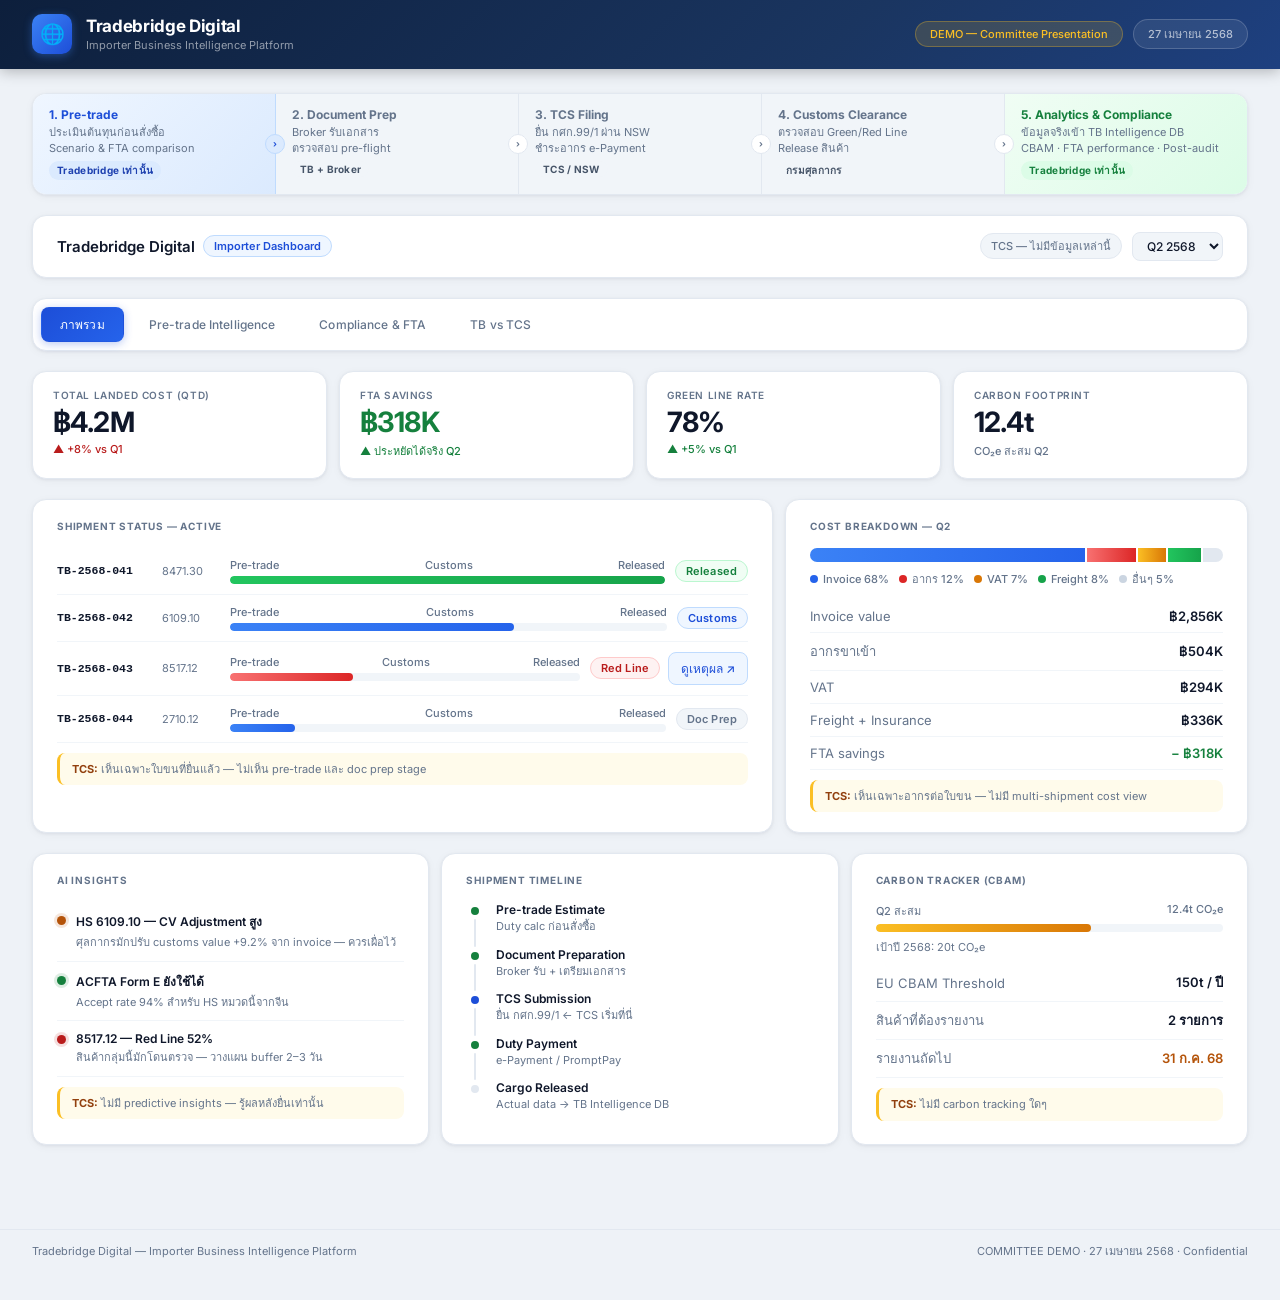
==== index.html @ 701adb7b "Add index.html" ====
<!DOCTYPE html>
<html lang="th">
<head>
<meta charset="UTF-8" />
<meta name="viewport" content="width=device-width, initial-scale=1.0" />
<title>Tradebridge Digital — Importer BI Dashboard</title>
<link rel="preconnect" href="https://fonts.googleapis.com" />
<link href="https://fonts.googleapis.com/css2?family=Inter:ital,wght@0,400;0,500;0,600;0,700;1,400&display=swap" rel="stylesheet" />
<style>
/* ── Design tokens ──────────────────────────────────── */
:root {
  --bg-page:    #eef2f7;
  --bg-primary: #ffffff;
  --bg-secondary: #f1f5f9;
  --bg-info:    #eff6ff;
  --bg-success: #f0fdf4;
  --bg-warning: #fffbeb;
  --bg-danger:  #fef2f2;

  --txt-primary:   #0f172a;
  --txt-secondary: #64748b;
  --txt-info:      #1d4ed8;
  --txt-success:   #15803d;
  --txt-warning:   #b45309;
  --txt-danger:    #b91c1c;

  --bdr-secondary: #e2e8f0;
  --bdr-tertiary:  #f1f5f9;
  --bdr-info:      #bfdbfe;
  --bdr-success:   #bbf7d0;
  --bdr-warning:   #fde68a;
  --bdr-danger:    #fecaca;

  --r-sm: 4px;
  --r-md: 8px;
  --r-lg: 14px;

  --shadow-card:  0 1px 3px rgba(15,23,42,.06), 0 2px 10px rgba(15,23,42,.04);
  --shadow-float: 0 12px 40px rgba(15,23,42,.18);
}

/* ── Reset ──────────────────────────────────────────── */
*, *::before, *::after { box-sizing: border-box; margin: 0; padding: 0; }
body {
  font-family: 'Inter', system-ui, -apple-system, sans-serif;
  font-size: 14px;
  color: var(--txt-primary);
  background: var(--bg-page);
  min-height: 100vh;
  -webkit-font-smoothing: antialiased;
}
button, select { font-family: inherit; cursor: pointer; }

/* ── Page header ────────────────────────────────────── */
.ph {
  background: linear-gradient(135deg, #0d1f3c 0%, #1a3560 65%, #1e4080 100%);
  padding: 0 2rem;
  position: sticky; top: 0; z-index: 100;
  box-shadow: 0 2px 14px rgba(0,0,0,.28);
}
.ph-inner {
  max-width: 1280px; margin: 0 auto;
  display: flex; align-items: center; justify-content: space-between;
  padding: .9rem 0;
}
.brand { display: flex; align-items: center; gap: 14px; }
.brand-icon {
  width: 40px; height: 40px;
  background: linear-gradient(135deg, #3b82f6, #1d4ed8);
  border-radius: 10px;
  display: flex; align-items: center; justify-content: center;
  font-size: 20px;
  box-shadow: 0 2px 8px rgba(59,130,246,.4);
  flex-shrink: 0;
}
.brand-name { font-size: 17px; font-weight: 700; color: #fff; letter-spacing: -.02em; }
.brand-sub  { font-size: 11px; color: rgba(255,255,255,.55); margin-top: 2px; }
.ph-right   { display: flex; align-items: center; gap: 10px; }
.h-pill {
  font-size: 11px; font-weight: 500; padding: 5px 14px; border-radius: 999px;
  border: 1px solid rgba(255,255,255,.18);
}
.h-pill-demo { background: rgba(251,191,36,.15); color: #fbbf24; border-color: rgba(251,191,36,.3); }
.h-pill-date { color: rgba(255,255,255,.65); background: rgba(255,255,255,.08); }

/* ── Journey banner ─────────────────────────────────── */
.jb { max-width: 1280px; margin: 1.5rem auto .25rem; padding: 0 2rem; }
.jtrack {
  display: flex; align-items: stretch;
  border-radius: var(--r-lg); overflow: hidden;
  border: 1px solid var(--bdr-secondary);
  background: var(--bg-primary);
  box-shadow: var(--shadow-card);
}
.jstep {
  flex: 1; padding: .85rem 1rem;
  border-right: 1px solid var(--bdr-secondary);
  font-size: 12px; position: relative;
}
.jstep:last-child { border-right: none; }
.jstep.j-tb   { background: linear-gradient(135deg, #eff6ff, #dbeafe); border-right-color: #bfdbfe; }
.jstep.j-sh   { background: var(--bg-secondary); }
.jstep.j-an   { background: linear-gradient(135deg, #f0fdf4, #dcfce7); }
.jlabel { font-weight: 700; margin-bottom: 3px; font-size: 12px; }
.jstep.j-tb .jlabel { color: var(--txt-info); }
.jstep.j-sh .jlabel { color: var(--txt-secondary); }
.jstep.j-an .jlabel { color: var(--txt-success); }
.jsub  { color: var(--txt-secondary); font-size: 11px; line-height: 1.4; }
.jown  { display: inline-block; margin-top: 5px; font-size: 10px; font-weight: 700; padding: 2px 8px; border-radius: 999px; letter-spacing: .03em; }
.own-tb { background: #dbeafe; color: #1e40af; }
.own-sh { background: #f1f5f9; color: #475569; }
.own-an { background: #dcfce7; color: #15803d; }
.jarr {
  position: absolute; right: -10px; top: 50%; transform: translateY(-50%);
  width: 20px; height: 20px;
  background: var(--bg-primary); border: 1px solid var(--bdr-secondary);
  border-radius: 50%; display: flex; align-items: center; justify-content: center;
  font-size: 9px; color: var(--txt-secondary); z-index: 1; font-weight: 700;
}
.jstep.j-tb .jarr { background: #dbeafe; border-color: #bfdbfe; color: #1d4ed8; }

/* ── Page wrapper ───────────────────────────────────── */
.pw { max-width: 1280px; margin: 0 auto; padding: 1rem 2rem 3rem; }

/* ── Topbar ─────────────────────────────────────────── */
.topbar {
  display: flex; align-items: center; justify-content: space-between;
  margin-bottom: 1.25rem; padding: 1rem 1.5rem;
  background: var(--bg-primary);
  border-radius: var(--r-lg);
  box-shadow: var(--shadow-card);
  border: 1px solid var(--bdr-secondary);
}
.logo { font-size: 15px; font-weight: 600; display: flex; align-items: center; gap: 8px; }
.logobadge {
  background: var(--bg-info); color: var(--txt-info);
  font-size: 11px; font-weight: 600; padding: 3px 10px; border-radius: 999px;
  border: 1px solid var(--bdr-info);
}
.tcs-badge {
  background: var(--bg-secondary); color: var(--txt-secondary);
  font-size: 11px; font-weight: 500; padding: 3px 10px; border-radius: 999px;
  border: 1px solid var(--bdr-secondary);
}
.per-sel {
  font-size: 12px; font-weight: 500;
  background: var(--bg-secondary); color: var(--txt-primary);
  border: 1px solid var(--bdr-secondary); border-radius: var(--r-md);
  padding: 5px 10px; outline: none;
}

/* ── Tabs ───────────────────────────────────────────── */
.tabs {
  display: flex; gap: 6px; margin-bottom: 1.25rem;
  background: var(--bg-primary); padding: .5rem;
  border-radius: var(--r-lg); border: 1px solid var(--bdr-secondary);
  box-shadow: var(--shadow-card);
}
.tab {
  font-size: 12px; font-weight: 500; padding: 7px 18px;
  border-radius: var(--r-md); border: 1px solid transparent;
  background: transparent; color: var(--txt-secondary);
  transition: all .15s ease; letter-spacing: .01em;
}
.tab:hover { background: var(--bg-secondary); color: var(--txt-primary); }
.tab.active {
  background: linear-gradient(135deg, #1d4ed8, #2563eb);
  color: #fff; border-color: transparent;
  box-shadow: 0 2px 8px rgba(29,78,216,.3);
}
.panel { display: none; }
.panel.active { display: block; }

/* ── Metrics ────────────────────────────────────────── */
.metrics { display: grid; grid-template-columns: repeat(4,1fr); gap: 12px; margin-bottom: 1.25rem; }
.metric {
  background: var(--bg-primary); border-radius: var(--r-lg);
  padding: 1.1rem 1.25rem; border: 1px solid var(--bdr-secondary);
  box-shadow: var(--shadow-card); transition: box-shadow .2s;
}
.metric:hover { box-shadow: 0 4px 18px rgba(15,23,42,.1); }
.metric-label { font-size: 10px; font-weight: 600; color: var(--txt-secondary); margin-bottom: 7px; letter-spacing: .06em; text-transform: uppercase; }
.metric-val   { font-size: 28px; font-weight: 700; letter-spacing: -.03em; line-height: 1; }
.metric-sub   { font-size: 11px; color: var(--txt-secondary); margin-top: 6px; font-weight: 500; }
.metric-up { color: var(--txt-success); }
.metric-dn { color: var(--txt-danger); }

/* ── Layout grids ───────────────────────────────────── */
.row2 { display: grid; grid-template-columns: 1.6fr 1fr; gap: 12px; margin-bottom: 1.25rem; }
.row3 { display: grid; grid-template-columns: 1fr 1fr 1fr; gap: 12px; margin-bottom: 1.25rem; }

/* ── Card ───────────────────────────────────────────── */
.card {
  background: var(--bg-primary); border: 1px solid var(--bdr-secondary);
  border-radius: var(--r-lg); padding: 1.25rem 1.5rem;
  box-shadow: var(--shadow-card);
}
.card-title { font-size: 10px; font-weight: 700; color: var(--txt-secondary); margin-bottom: 1rem; letter-spacing: .08em; text-transform: uppercase; }

/* ── Tags ───────────────────────────────────────────── */
.tag { font-size: 11px; font-weight: 600; padding: 3px 10px; border-radius: 999px; display: inline-block; letter-spacing: .01em; }
.tag-green { background: var(--bg-success);  color: var(--txt-success);  border: 1px solid var(--bdr-success); }
.tag-red   { background: var(--bg-danger);   color: var(--txt-danger);   border: 1px solid var(--bdr-danger); }
.tag-warn  { background: var(--bg-warning);  color: var(--txt-warning);  border: 1px solid var(--bdr-warning); }
.tag-info  { background: var(--bg-info);     color: var(--txt-info);     border: 1px solid var(--bdr-info); }
.tag-gray  { background: var(--bg-secondary);color: var(--txt-secondary);border: 1px solid var(--bdr-secondary); }

/* ── Shipment rows ──────────────────────────────────── */
.ship-row { display: flex; align-items: center; gap: 10px; padding: 10px 0; border-bottom: 1px solid var(--bdr-tertiary); font-size: 13px; }
.ship-row:last-child { border-bottom: none; }
.ship-id { font-weight: 600; min-width: 95px; font-family: 'SF Mono','Fira Code',monospace; font-size: 11.5px; }
.ship-hs { color: var(--txt-secondary); font-size: 11px; min-width: 58px; }
.ship-right { margin-left: auto; display: flex; align-items: center; gap: 8px; }

/* ── Progress ───────────────────────────────────────── */
.progress-wrap { margin: .5rem 0; }
.progress-label { display: flex; justify-content: space-between; font-size: 11px; color: var(--txt-secondary); margin-bottom: 4px; font-weight: 500; }
.progress-track { height: 8px; background: var(--bg-secondary); border-radius: 999px; overflow: hidden; }
.progress-bar { height: 100%; border-radius: 999px; transition: width .5s ease; }
.bar-blue  { background: linear-gradient(90deg,#3b82f6,#2563eb); }
.bar-green { background: linear-gradient(90deg,#22c55e,#16a34a); }
.bar-red   { background: linear-gradient(90deg,#f87171,#dc2626); }
.bar-warn  { background: linear-gradient(90deg,#fbbf24,#d97706); }

/* ── Insights ───────────────────────────────────────── */
.insight-row { display: flex; align-items: flex-start; gap: 10px; padding: 10px 0; border-bottom: 1px solid var(--bdr-tertiary); font-size: 12px; }
.insight-row:last-child { border-bottom: none; }
.insight-dot { width: 9px; height: 9px; border-radius: 50%; flex-shrink: 0; margin-top: 4px; }
.dot-green { background: var(--txt-success); box-shadow: 0 0 0 3px rgba(21,128,61,.14); }
.dot-red   { background: var(--txt-danger);  box-shadow: 0 0 0 3px rgba(185,28,28,.14); }
.dot-warn  { background: var(--txt-warning); box-shadow: 0 0 0 3px rgba(180,83,9,.14); }
.dot-info  { background: var(--txt-info);    box-shadow: 0 0 0 3px rgba(29,78,216,.14); }
.insight-body { flex: 1; }
.insight-title { font-weight: 600; margin-bottom: 3px; }
.insight-sub   { color: var(--txt-secondary); font-size: 11px; line-height: 1.5; }

/* ── Cost rows ──────────────────────────────────────── */
.cost-row { display: flex; justify-content: space-between; align-items: center; padding: 8px 0; border-bottom: 1px solid var(--bdr-tertiary); font-size: 13px; }
.cost-row:last-child { border-bottom: none; }
.cost-label { color: var(--txt-secondary); }
.cost-val   { font-weight: 600; }

/* ── Stacked bar ────────────────────────────────────── */
.stacked-bar { height: 14px; border-radius: 999px; overflow: hidden; display: flex; gap: 2px; margin: 10px 0 6px; }
.seg { height: 100%; }
.legend-row  { display: flex; flex-wrap: wrap; gap: 10px; margin-top: 8px; }
.legend-item { display: flex; align-items: center; gap: 5px; font-size: 11px; color: var(--txt-secondary); font-weight: 500; }
.legend-dot  { width: 8px; height: 8px; border-radius: 50%; }

/* ── FTA rows ───────────────────────────────────────── */
.fta-row { display: flex; justify-content: space-between; align-items: center; padding: 9px 0; border-bottom: 1px solid var(--bdr-tertiary); font-size: 12px; gap: 8px; }
.fta-row:last-child { border-bottom: none; }
.confidence-bar  { height: 5px; background: var(--bg-secondary); border-radius: 999px; overflow: hidden; width: 90px; }
.confidence-fill { height: 100%; border-radius: 999px; background: linear-gradient(90deg,#22c55e,#16a34a); }

/* ── TCS note ───────────────────────────────────────── */
.tcs-note {
  font-size: 11px; color: var(--txt-secondary);
  background: #fffbeb; padding: 8px 12px;
  border-radius: var(--r-md); margin-top: 10px;
  border-left: 3px solid #fbbf24; line-height: 1.5;
}
.tcs-note span { font-weight: 700; color: #92400e; }

/* ── VS cards ───────────────────────────────────────── */
.vs-row  { display: grid; grid-template-columns: 1fr 1fr; gap: 12px; margin-bottom: 1.25rem; }
.vs-card { border-radius: var(--r-lg); padding: 1.25rem 1.5rem; border: 1px solid var(--bdr-secondary); box-shadow: var(--shadow-card); }
.vs-tb  { background: linear-gradient(135deg,#eff6ff,#dbeafe); border-color: #bfdbfe; }
.vs-tcs { background: var(--bg-secondary); }
.vs-title { font-size: 13px; font-weight: 700; margin-bottom: .85rem; }
.vs-tb  .vs-title { color: #1d4ed8; }
.vs-tcs .vs-title { color: var(--txt-secondary); }
.vs-item { font-size: 12px; padding: 5px 0; display: flex; align-items: flex-start; gap: 8px; border-bottom: 1px solid rgba(0,0,0,.04); }
.vs-item:last-child { border-bottom: none; }
.check { color: var(--txt-success); font-size: 13px; flex-shrink: 0; }
.cross { color: var(--txt-danger);  font-size: 13px; flex-shrink: 0; }

/* ── Timeline ───────────────────────────────────────── */
.mini-timeline { display: flex; flex-direction: column; }
.tl-item { display: flex; gap: 12px; }
.tl-dot-wrap { display: flex; flex-direction: column; align-items: center; width: 18px; flex-shrink: 0; }
.tl-dot  { width: 12px; height: 12px; border-radius: 50%; flex-shrink: 0; margin-top: 3px; border: 2px solid var(--bg-primary); }
.tl-line { width: 2px; flex: 1; background: var(--bdr-secondary); min-height: 14px; border-radius: 1px; margin-top: 2px; }
.tl-content { flex: 1; padding-bottom: 12px; font-size: 12px; }
.tl-label { font-weight: 600; margin-bottom: 2px; }
.tl-sub   { color: var(--txt-secondary); font-size: 11px; line-height: 1.4; }

/* ── Action buttons ─────────────────────────────────── */
.abtn {
  display: inline-flex; align-items: center; gap: 5px;
  font-size: 12px; font-weight: 500; padding: 6px 12px;
  border-radius: var(--r-md);
  border: 1px solid var(--bdr-info);
  background: var(--bg-info); color: var(--txt-info);
  transition: all .15s;
}
.abtn:hover { background: #dbeafe; box-shadow: 0 2px 8px rgba(29,78,216,.15); }
.abtn-full { width: 100%; justify-content: center; margin-top: 12px; }

/* ── Modal ──────────────────────────────────────────── */
.modal-overlay {
  display: none; position: fixed; inset: 0;
  background: rgba(15,23,42,.55);
  backdrop-filter: blur(4px);
  z-index: 1000; align-items: center; justify-content: center;
}
.modal-overlay.open { display: flex; }
.modal {
  background: var(--bg-primary); border-radius: var(--r-lg);
  box-shadow: var(--shadow-float); padding: 1.75rem 2rem;
  max-width: 520px; width: 90%;
  border: 1px solid var(--bdr-secondary);
  animation: mIn .2s ease;
}
@keyframes mIn { from { opacity:0; transform:translateY(14px) scale(.97); } to { opacity:1; transform:translateY(0) scale(1); } }
.modal-head { display: flex; align-items: center; gap: 12px; margin-bottom: 1rem; }
.modal-icon {
  width: 38px; height: 38px; border-radius: var(--r-md);
  background: linear-gradient(135deg,#1d4ed8,#3b82f6);
  display: flex; align-items: center; justify-content: center; font-size: 20px;
}
.modal-title { font-size: 15px; font-weight: 700; }
.modal-sub   { font-size: 12px; color: var(--txt-secondary); margin-top: 1px; }
.modal-body  {
  font-size: 12px; line-height: 1.65; color: var(--txt-secondary);
  background: var(--bg-secondary); padding: 1rem;
  border-radius: var(--r-md); border: 1px solid var(--bdr-secondary);
  margin-bottom: .75rem;
}
.modal-qlabel { font-size: 11px; font-weight: 700; color: var(--txt-secondary); letter-spacing: .05em; text-transform: uppercase; margin-bottom: 5px; }
.modal-qtext  { font-size: 13px; font-weight: 500; color: var(--txt-primary); font-style: italic; }
.modal-note   { font-size: 11px; color: var(--txt-secondary); line-height: 1.6; margin-bottom: 14px; }
.modal-close  {
  width: 100%; padding: 9px; border-radius: var(--r-md);
  border: 1px solid var(--bdr-secondary); background: var(--bg-secondary);
  font-size: 13px; font-weight: 500; color: var(--txt-secondary); transition: all .15s;
}
.modal-close:hover { background: var(--bdr-secondary); }

/* ── Footer ─────────────────────────────────────────── */
.pf {
  max-width: 1280px; margin: 0 auto; padding: .75rem 2rem 2.5rem;
  display: flex; align-items: center; justify-content: space-between;
  font-size: 11px; color: var(--txt-secondary);
  border-top: 1px solid var(--bdr-secondary); margin-top: 1rem;
}
</style>
</head>
<body>

<!-- ══ Page header ══════════════════════════════════════ -->
<header class="ph">
  <div class="ph-inner">
    <div class="brand">
      <div class="brand-icon">🌐</div>
      <div>
        <div class="brand-name">Tradebridge Digital</div>
        <div class="brand-sub">Importer Business Intelligence Platform</div>
      </div>
    </div>
    <div class="ph-right">
      <span class="h-pill h-pill-demo">DEMO — Committee Presentation</span>
      <span class="h-pill h-pill-date">27 เมษายน 2568</span>
    </div>
  </div>
</header>

<!-- ══ Import journey banner ════════════════════════════ -->
<div class="jb">
  <div class="jtrack">
    <div class="jstep j-tb">
      <div class="jlabel">1. Pre-trade</div>
      <div class="jsub">ประเมินต้นทุนก่อนสั่งซื้อ<br>Scenario &amp; FTA comparison</div>
      <span class="jown own-tb">Tradebridge เท่านั้น</span>
      <div class="jarr">›</div>
    </div>
    <div class="jstep j-sh">
      <div class="jlabel">2. Document Prep</div>
      <div class="jsub">Broker รับเอกสาร<br>ตรวจสอบ pre-flight</div>
      <span class="jown own-sh">TB + Broker</span>
      <div class="jarr">›</div>
    </div>
    <div class="jstep j-sh">
      <div class="jlabel">3. TCS Filing</div>
      <div class="jsub">ยื่น กศก.99/1 ผ่าน NSW<br>ชำระอากร e-Payment</div>
      <span class="jown own-sh">TCS / NSW</span>
      <div class="jarr">›</div>
    </div>
    <div class="jstep j-sh">
      <div class="jlabel">4. Customs Clearance</div>
      <div class="jsub">ตรวจสอบ Green/Red Line<br>Release สินค้า</div>
      <span class="jown own-sh">กรมศุลกากร</span>
      <div class="jarr">›</div>
    </div>
    <div class="jstep j-an">
      <div class="jlabel">5. Analytics &amp; Compliance</div>
      <div class="jsub">ข้อมูลจริงเข้า TB Intelligence DB<br>CBAM · FTA performance · Post-audit</div>
      <span class="jown own-an">Tradebridge เท่านั้น</span>
    </div>
  </div>
</div>

<!-- ══ Dashboard ════════════════════════════════════════ -->
<div class="pw">

  <!-- topbar -->
  <div class="topbar">
    <div class="logo">
      Tradebridge Digital
      <span class="logobadge">Importer Dashboard</span>
    </div>
    <div style="display:flex;gap:10px;align-items:center">
      <span class="tcs-badge">TCS — ไม่มีข้อมูลเหล่านี้</span>
      <select class="per-sel" onchange="filterPeriod(this.value)">
        <option>Q2 2568</option>
        <option>Q1 2568</option>
        <option>ปี 2567</option>
      </select>
    </div>
  </div>

  <!-- tabs -->
  <div class="tabs">
    <button class="tab active" onclick="switchTab('overview',this)">ภาพรวม</button>
    <button class="tab" onclick="switchTab('pretrade',this)">Pre-trade Intelligence</button>
    <button class="tab" onclick="switchTab('compliance',this)">Compliance &amp; FTA</button>
    <button class="tab" onclick="switchTab('vs',this)">TB vs TCS</button>
  </div>

  <!-- ── PANEL: ภาพรวม ─────────────────────────────── -->
  <div class="panel active" id="p-overview">

    <div class="metrics">
      <div class="metric">
        <div class="metric-label">Total Landed Cost (QTD)</div>
        <div class="metric-val">฿4.2M</div>
        <div class="metric-sub metric-dn">▲ +8% vs Q1</div>
      </div>
      <div class="metric">
        <div class="metric-label">FTA Savings</div>
        <div class="metric-val" style="color:var(--txt-success)">฿318K</div>
        <div class="metric-sub metric-up">▲ ประหยัดได้จริง Q2</div>
      </div>
      <div class="metric">
        <div class="metric-label">Green Line Rate</div>
        <div class="metric-val">78%</div>
        <div class="metric-sub metric-up">▲ +5% vs Q1</div>
      </div>
      <div class="metric">
        <div class="metric-label">Carbon Footprint</div>
        <div class="metric-val">12.4t</div>
        <div class="metric-sub" style="color:var(--txt-secondary)">CO₂e สะสม Q2</div>
      </div>
    </div>

    <div class="row2">
      <div class="card">
        <div class="card-title">Shipment Status — Active</div>
        <div class="ship-row">
          <span class="ship-id">TB-2568-041</span>
          <span class="ship-hs">8471.30</span>
          <div style="flex:1">
            <div class="progress-label"><span>Pre-trade</span><span>Customs</span><span>Released</span></div>
            <div class="progress-track"><div class="progress-bar bar-green" style="width:100%"></div></div>
          </div>
          <div class="ship-right"><span class="tag tag-green">Released</span></div>
        </div>
        <div class="ship-row">
          <span class="ship-id">TB-2568-042</span>
          <span class="ship-hs">6109.10</span>
          <div style="flex:1">
            <div class="progress-label"><span>Pre-trade</span><span>Customs</span><span>Released</span></div>
            <div class="progress-track"><div class="progress-bar bar-blue" style="width:65%"></div></div>
          </div>
          <div class="ship-right"><span class="tag tag-info">Customs</span></div>
        </div>
        <div class="ship-row">
          <span class="ship-id">TB-2568-043</span>
          <span class="ship-hs">8517.12</span>
          <div style="flex:1">
            <div class="progress-label"><span>Pre-trade</span><span>Customs</span><span>Released</span></div>
            <div class="progress-track"><div class="progress-bar bar-red" style="width:35%"></div></div>
          </div>
          <div class="ship-right">
            <span class="tag tag-red">Red Line</span>
            <button class="abtn" onclick="sendPrompt('อธิบาย Red Line prediction สำหรับ HS 8517.12 ว่าทำไมโดน Red Line')">ดูเหตุผล ↗</button>
          </div>
        </div>
        <div class="ship-row">
          <span class="ship-id">TB-2568-044</span>
          <span class="ship-hs">2710.12</span>
          <div style="flex:1">
            <div class="progress-label"><span>Pre-trade</span><span>Customs</span><span>Released</span></div>
            <div class="progress-track"><div class="progress-bar bar-blue" style="width:15%"></div></div>
          </div>
          <div class="ship-right"><span class="tag tag-gray">Doc Prep</span></div>
        </div>
        <div class="tcs-note"><span>TCS:</span> เห็นเฉพาะใบขนที่ยื่นแล้ว — ไม่เห็น pre-trade และ doc prep stage</div>
      </div>

      <div class="card">
        <div class="card-title">Cost Breakdown — Q2</div>
        <div class="stacked-bar">
          <div class="seg bar-blue"  style="width:68%"></div>
          <div class="seg bar-red"   style="width:12%"></div>
          <div class="seg bar-warn"  style="width:7%"></div>
          <div class="seg bar-green" style="width:8%"></div>
          <div class="seg" style="width:5%;background:var(--bdr-secondary)"></div>
        </div>
        <div class="legend-row" style="margin-bottom:12px">
          <div class="legend-item"><div class="legend-dot" style="background:#2563eb"></div>Invoice 68%</div>
          <div class="legend-item"><div class="legend-dot" style="background:#dc2626"></div>อากร 12%</div>
          <div class="legend-item"><div class="legend-dot" style="background:#d97706"></div>VAT 7%</div>
          <div class="legend-item"><div class="legend-dot" style="background:#16a34a"></div>Freight 8%</div>
          <div class="legend-item"><div class="legend-dot" style="background:#cbd5e1"></div>อื่นๆ 5%</div>
        </div>
        <div class="cost-row"><span class="cost-label">Invoice value</span><span class="cost-val">฿2,856K</span></div>
        <div class="cost-row"><span class="cost-label">อากรขาเข้า</span><span class="cost-val">฿504K</span></div>
        <div class="cost-row"><span class="cost-label">VAT</span><span class="cost-val">฿294K</span></div>
        <div class="cost-row"><span class="cost-label">Freight + Insurance</span><span class="cost-val">฿336K</span></div>
        <div class="cost-row"><span class="cost-label">FTA savings</span><span class="cost-val" style="color:var(--txt-success)">− ฿318K</span></div>
        <div class="tcs-note"><span>TCS:</span> เห็นเฉพาะอากรต่อใบขน — ไม่มี multi-shipment cost view</div>
      </div>
    </div>

    <div class="row3">
      <div class="card">
        <div class="card-title">AI Insights</div>
        <div class="insight-row">
          <div class="insight-dot dot-warn"></div>
          <div class="insight-body">
            <div class="insight-title">HS 6109.10 — CV Adjustment สูง</div>
            <div class="insight-sub">ศุลกากรมักปรับ customs value +9.2% จาก invoice — ควรเผื่อไว้</div>
          </div>
        </div>
        <div class="insight-row">
          <div class="insight-dot dot-green"></div>
          <div class="insight-body">
            <div class="insight-title">ACFTA Form E ยังใช้ได้</div>
            <div class="insight-sub">Accept rate 94% สำหรับ HS หมวดนี้จากจีน</div>
          </div>
        </div>
        <div class="insight-row">
          <div class="insight-dot dot-red"></div>
          <div class="insight-body">
            <div class="insight-title">8517.12 — Red Line 52%</div>
            <div class="insight-sub">สินค้ากลุ่มนี้มักโดนตรวจ — วางแผน buffer 2–3 วัน</div>
          </div>
        </div>
        <div class="tcs-note"><span>TCS:</span> ไม่มี predictive insights — รู้ผลหลังยื่นเท่านั้น</div>
      </div>

      <div class="card">
        <div class="card-title">Shipment Timeline</div>
        <div class="mini-timeline">
          <div class="tl-item">
            <div class="tl-dot-wrap"><div class="tl-dot" style="background:var(--txt-success)"></div><div class="tl-line"></div></div>
            <div class="tl-content"><div class="tl-label">Pre-trade Estimate</div><div class="tl-sub">Duty calc ก่อนสั่งซื้อ</div></div>
          </div>
          <div class="tl-item">
            <div class="tl-dot-wrap"><div class="tl-dot" style="background:var(--txt-success)"></div><div class="tl-line"></div></div>
            <div class="tl-content"><div class="tl-label">Document Preparation</div><div class="tl-sub">Broker รับ + เตรียมเอกสาร</div></div>
          </div>
          <div class="tl-item">
            <div class="tl-dot-wrap"><div class="tl-dot" style="background:var(--txt-info)"></div><div class="tl-line"></div></div>
            <div class="tl-content"><div class="tl-label">TCS Submission</div><div class="tl-sub">ยื่น กศก.99/1 ← TCS เริ่มที่นี่</div></div>
          </div>
          <div class="tl-item">
            <div class="tl-dot-wrap"><div class="tl-dot" style="background:var(--txt-success)"></div><div class="tl-line"></div></div>
            <div class="tl-content"><div class="tl-label">Duty Payment</div><div class="tl-sub">e-Payment / PromptPay</div></div>
          </div>
          <div class="tl-item">
            <div class="tl-dot-wrap"><div class="tl-dot" style="background:var(--bdr-secondary)"></div></div>
            <div class="tl-content"><div class="tl-label">Cargo Released</div><div class="tl-sub">Actual data → TB Intelligence DB</div></div>
          </div>
        </div>
      </div>

      <div class="card">
        <div class="card-title">Carbon Tracker (CBAM)</div>
        <div class="progress-wrap">
          <div class="progress-label"><span>Q2 สะสม</span><span>12.4t CO₂e</span></div>
          <div class="progress-track"><div class="progress-bar bar-warn" style="width:62%"></div></div>
          <div style="font-size:11px;color:var(--txt-secondary);margin-top:6px">เป้าปี 2568: 20t CO₂e</div>
        </div>
        <div class="cost-row"><span class="cost-label">EU CBAM Threshold</span><span class="cost-val">150t / ปี</span></div>
        <div class="cost-row"><span class="cost-label">สินค้าที่ต้องรายงาน</span><span class="cost-val">2 รายการ</span></div>
        <div class="cost-row"><span class="cost-label">รายงานถัดไป</span><span class="cost-val" style="color:var(--txt-warning)">31 ก.ค. 68</span></div>
        <div class="tcs-note"><span>TCS:</span> ไม่มี carbon tracking ใดๆ</div>
      </div>
    </div>
  </div><!-- /p-overview -->

  <!-- ── PANEL: Pre-trade ──────────────────────────── -->
  <div class="panel" id="p-pretrade">
    <div class="metrics">
      <div class="metric">
        <div class="metric-label">Scenarios Analysed</div>
        <div class="metric-val">14</div>
        <div class="metric-sub">ก่อนสั่งซื้อ Q2</div>
      </div>
      <div class="metric">
        <div class="metric-label">ประหยัดจาก Scenario</div>
        <div class="metric-val" style="color:var(--txt-success)">฿142K</div>
        <div class="metric-sub">เลือก FTA ถูกตัว</div>
      </div>
      <div class="metric">
        <div class="metric-label">Estimate Accuracy</div>
        <div class="metric-val">94.2%</div>
        <div class="metric-sub">vs actual (247 samples)</div>
      </div>
      <div class="metric">
        <div class="metric-label">Error Prevention</div>
        <div class="metric-val">8</div>
        <div class="metric-sub">ครั้งที่ระบบ flag ก่อนยื่น</div>
      </div>
    </div>
    <div class="row2">
      <div class="card">
        <div class="card-title">Scenario Comparison — ก่อนสั่งซื้อ</div>
        <div style="font-size:12px;color:var(--txt-secondary);margin-bottom:14px;font-weight:500">สินค้า: เสื้อผ้า HS 6109.10 | Invoice $20,000 USD</div>
        <div style="display:grid;grid-template-columns:1fr 1fr 1fr;gap:10px">
          <div style="border:2px solid var(--bdr-info);border-radius:var(--r-md);padding:14px;background:linear-gradient(135deg,#eff6ff,#dbeafe)">
            <div style="font-size:10px;font-weight:700;color:var(--txt-info);margin-bottom:6px;text-transform:uppercase;letter-spacing:.05em">★ แนะนำ</div>
            <div style="font-weight:600;font-size:13px;margin-bottom:4px">จีน + ACFTA</div>
            <div style="font-size:11px;color:var(--txt-secondary)">อากร: <strong style="color:var(--txt-success)">0%</strong></div>
            <div style="font-size:22px;font-weight:700;color:var(--txt-success);margin-top:8px">฿724K</div>
          </div>
          <div style="border:1px solid var(--bdr-secondary);border-radius:var(--r-md);padding:14px;background:var(--bg-secondary)">
            <div style="font-size:10px;font-weight:700;color:var(--txt-secondary);margin-bottom:6px;text-transform:uppercase;letter-spacing:.05em">ทางเลือก</div>
            <div style="font-weight:600;font-size:13px;margin-bottom:4px">เวียดนาม + AFTA</div>
            <div style="font-size:11px;color:var(--txt-secondary)">อากร: <strong>0%</strong></div>
            <div style="font-size:22px;font-weight:700;margin-top:8px">฿756K</div>
          </div>
          <div style="border:1px solid var(--bdr-danger);border-radius:var(--r-md);padding:14px;background:var(--bg-danger)">
            <div style="font-size:10px;font-weight:700;color:var(--txt-danger);margin-bottom:6px;text-transform:uppercase;letter-spacing:.05em">MFN</div>
            <div style="font-weight:600;font-size:13px;margin-bottom:4px">สหรัฐฯ</div>
            <div style="font-size:11px;color:var(--txt-secondary)">อากร: <strong style="color:var(--txt-danger)">30%</strong></div>
            <div style="font-size:22px;font-weight:700;color:var(--txt-danger);margin-top:8px">฿1,032K</div>
          </div>
        </div>
        <div class="tcs-note" style="margin-top:12px"><span>TCS:</span> ไม่มี scenario comparison — รู้ราคาหลังนำเข้าแล้วเท่านั้น</div>
      </div>
      <div class="card">
        <div class="card-title">HS Code Intelligence</div>
        <div class="fta-row">
          <div>
            <div style="font-weight:600">8471.30 คอมพิวเตอร์</div>
            <div style="font-size:11px;color:var(--txt-secondary)">247 actual samples</div>
          </div>
          <div style="text-align:right">
            <span class="tag tag-green">อากร 0%</span>
            <div class="confidence-bar" style="margin-top:6px;margin-left:auto"><div class="confidence-fill" style="width:98%"></div></div>
            <div style="font-size:10px;color:var(--txt-secondary);margin-top:3px;font-weight:600">98% confidence</div>
          </div>
        </div>
        <div class="fta-row">
          <div>
            <div style="font-weight:600">6109.10 เสื้อผ้า</div>
            <div style="font-size:11px;color:var(--txt-secondary)">43 actual samples</div>
          </div>
          <div style="text-align:right">
            <span class="tag tag-warn">CV +9.2%</span>
            <div class="confidence-bar" style="margin-top:6px;margin-left:auto"><div class="confidence-fill" style="width:71%;background:linear-gradient(90deg,#fbbf24,#d97706)"></div></div>
            <div style="font-size:10px;color:var(--txt-secondary);margin-top:3px;font-weight:600">71% confidence</div>
          </div>
        </div>
        <div class="fta-row">
          <div>
            <div style="font-weight:600">8517.12 โทรศัพท์</div>
            <div style="font-size:11px;color:var(--txt-secondary)">12 actual samples</div>
          </div>
          <div style="text-align:right">
            <span class="tag tag-red">Red 52%</span>
            <div class="confidence-bar" style="margin-top:6px;margin-left:auto"><div class="confidence-fill" style="width:38%;background:linear-gradient(90deg,#f87171,#dc2626)"></div></div>
            <div style="font-size:10px;color:var(--txt-secondary);margin-top:3px;font-weight:600">38% confidence</div>
          </div>
        </div>
        <button class="abtn abtn-full" onclick="sendPrompt('อธิบาย confidence score ของ Tradebridge คำนวณอย่างไรจาก actual data')">ดูวิธีคำนวณ Confidence Score ↗</button>
      </div>
    </div>
  </div><!-- /p-pretrade -->

  <!-- ── PANEL: Compliance ─────────────────────────── -->
  <div class="panel" id="p-compliance">
    <div class="metrics">
      <div class="metric">
        <div class="metric-label">FTA Savings YTD</div>
        <div class="metric-val" style="color:var(--txt-success)">฿318K</div>
        <div class="metric-sub">ACFTA + AFTA + RCEP</div>
      </div>
      <div class="metric">
        <div class="metric-label">FTA Accept Rate</div>
        <div class="metric-val">91%</div>
        <div class="metric-sub">Form ที่ถูก accept จริง</div>
      </div>
      <div class="metric">
        <div class="metric-label">Post-clearance Records</div>
        <div class="metric-val">100%</div>
        <div class="metric-sub">ครบ ≥ 6 เดือน</div>
      </div>
      <div class="metric">
        <div class="metric-label">Pre-filing Errors</div>
        <div class="metric-val" style="color:var(--txt-success)">0</div>
        <div class="metric-sub">pre-flight catch ทั้งหมด</div>
      </div>
    </div>
    <div class="row2">
      <div class="card">
        <div class="card-title">FTA Performance Tracker</div>
        <div class="fta-row">
          <div style="min-width:110px"><div style="font-weight:600">ACFTA (จีน)</div><div style="font-size:11px;color:var(--txt-secondary)">Form E</div></div>
          <div style="flex:1;margin:0 12px">
            <div class="progress-track"><div class="progress-bar bar-green" style="width:94%"></div></div>
            <div style="font-size:10px;color:var(--txt-secondary);margin-top:3px;font-weight:600">Accept 94%</div>
          </div>
          <span class="tag tag-green">฿198K saved</span>
        </div>
        <div class="fta-row">
          <div style="min-width:110px"><div style="font-weight:600">AFTA (เวียดนาม)</div><div style="font-size:11px;color:var(--txt-secondary)">Form D</div></div>
          <div style="flex:1;margin:0 12px">
            <div class="progress-track"><div class="progress-bar bar-green" style="width:88%"></div></div>
            <div style="font-size:10px;color:var(--txt-secondary);margin-top:3px;font-weight:600">Accept 88%</div>
          </div>
          <span class="tag tag-green">฿76K saved</span>
        </div>
        <div class="fta-row">
          <div style="min-width:110px"><div style="font-weight:600">RCEP (ญี่ปุ่น)</div><div style="font-size:11px;color:var(--txt-secondary)">Form RCEP</div></div>
          <div style="flex:1;margin:0 12px">
            <div class="progress-track"><div class="progress-bar bar-warn" style="width:62%"></div></div>
            <div style="font-size:10px;color:var(--txt-warning);margin-top:3px;font-weight:600">Accept 62% — ระวัง</div>
          </div>
          <span class="tag tag-warn">฿44K saved</span>
        </div>
        <div class="tcs-note"><span>TCS:</span> ไม่มี FTA performance summary — ต้องดูทีละใบขน</div>
      </div>
      <div class="card">
        <div class="card-title">Compliance Health</div>
        <div class="insight-row">
          <div class="insight-dot dot-green"></div>
          <div class="insight-body">
            <div class="insight-title">Post-clearance Records ครบ</div>
            <div class="insight-sub">เก็บ invoice data ≥ 6 เดือนทุก shipment — พร้อม export</div>
          </div>
        </div>
        <div class="insight-row">
          <div class="insight-dot dot-warn"></div>
          <div class="insight-body">
            <div class="insight-title">RCEP Form Reject Rate สูง</div>
            <div class="insight-sub">Rules of Origin อาจไม่ครบ — ตรวจสอบ local content %</div>
          </div>
        </div>
        <div class="insight-row">
          <div class="insight-dot dot-info"></div>
          <div class="insight-body">
            <div class="insight-title">CBAM Deadline ใกล้</div>
            <div class="insight-sub">รายงาน Q2 ต้องส่ง 31 ก.ค. 2568 — ข้อมูลพร้อมแล้ว</div>
          </div>
        </div>
        <button class="abtn abtn-full" onclick="sendPrompt('ช่วยออกแบบ export report สำหรับ post-clearance audit ตามที่กรมศุลกากรกำหนด')">Export Audit Report ↗</button>
      </div>
    </div>
  </div><!-- /p-compliance -->

  <!-- ── PANEL: TB vs TCS ──────────────────────────── -->
  <div class="panel" id="p-vs">
    <div class="vs-row">
      <div class="vs-card vs-tb">
        <div class="vs-title">✓ Tradebridge Digital</div>
        <div class="vs-item"><span class="check">✓</span>Pre-trade duty estimate ก่อนสั่งซื้อ</div>
        <div class="vs-item"><span class="check">✓</span>Scenario comparison หลาย origin</div>
        <div class="vs-item"><span class="check">✓</span>FTA savings tracker ภาพรวม</div>
        <div class="vs-item"><span class="check">✓</span>Red Line prediction ก่อนยื่น</div>
        <div class="vs-item"><span class="check">✓</span>Importer-Broker workflow</div>
        <div class="vs-item"><span class="check">✓</span>Multi-shipment dashboard</div>
        <div class="vs-item"><span class="check">✓</span>Carbon footprint / CBAM tracker</div>
        <div class="vs-item"><span class="check">✓</span>Tariff intelligence จาก actual data</div>
        <div class="vs-item"><span class="check">✓</span>Post-clearance records ครบ export ได้</div>
      </div>
      <div class="vs-card vs-tcs">
        <div class="vs-title">TCS / NSW (กรมศุลกากร)</div>
        <div class="vs-item"><span class="cross">✗</span>ไม่มี pre-trade stage</div>
        <div class="vs-item"><span class="cross">✗</span>ไม่มี scenario comparison</div>
        <div class="vs-item"><span class="cross">✗</span>ดู FTA ทีละใบขนเท่านั้น</div>
        <div class="vs-item"><span class="cross">✗</span>ไม่มี prediction — รู้ผลหลังยื่น</div>
        <div class="vs-item"><span class="cross">✗</span>ไม่มี collaboration tool</div>
        <div class="vs-item"><span class="check">✓</span>คำนวณ duty official และ binding</div>
        <div class="vs-item"><span class="cross">✗</span>ไม่มี carbon tracking</div>
        <div class="vs-item"><span class="cross">✗</span>ไม่เปิดเผย aggregate data</div>
        <div class="vs-item"><span class="check">✓</span>เก็บ records ฝั่งราชการ</div>
      </div>
    </div>
    <div class="card">
      <div class="card-title">สรุป — Tradebridge อยู่ตรงไหนใน Import Journey</div>
      <div style="display:flex;align-items:stretch;margin:10px 0;border-radius:var(--r-md);overflow:hidden;border:1px solid var(--bdr-secondary)">
        <div style="flex:1;padding:12px 14px;background:linear-gradient(135deg,#eff6ff,#dbeafe);border-right:1px solid #bfdbfe">
          <div style="font-weight:700;color:var(--txt-info);font-size:12px">Pre-trade</div>
          <div style="font-size:11px;color:var(--txt-info);margin-top:3px">Tradebridge เท่านั้น</div>
        </div>
        <div style="flex:1;padding:12px 14px;background:var(--bg-secondary);border-right:1px solid var(--bdr-secondary);text-align:center">
          <div style="font-weight:600;font-size:12px">Filing</div>
          <div style="font-size:11px;color:var(--txt-secondary);margin-top:3px">TB + Software/NSP + TCS</div>
        </div>
        <div style="flex:1;padding:12px 14px;background:var(--bg-secondary);border-right:1px solid var(--bdr-secondary);text-align:center">
          <div style="font-weight:600;font-size:12px">Post-clearance</div>
          <div style="font-size:11px;color:var(--txt-secondary);margin-top:3px">TB Intelligence DB</div>
        </div>
        <div style="flex:1;padding:12px 14px;background:linear-gradient(135deg,#f0fdf4,#dcfce7);text-align:right">
          <div style="font-weight:700;color:var(--txt-success);font-size:12px">Analytics</div>
          <div style="font-size:11px;color:var(--txt-success);margin-top:3px">Tradebridge เท่านั้น</div>
        </div>
      </div>
    </div>
  </div><!-- /p-vs -->

</div><!-- /.pw -->

<!-- ══ Modal ════════════════════════════════════════════ -->
<div class="modal-overlay" id="modal-overlay" onclick="closeModal(event)">
  <div class="modal">
    <div class="modal-head">
      <div class="modal-icon">🤖</div>
      <div>
        <div class="modal-title">AI Assistant</div>
        <div class="modal-sub">Tradebridge Intelligence Engine</div>
      </div>
    </div>
    <div class="modal-body">
      <div class="modal-qlabel">Query ส่งไปยัง AI</div>
      <div class="modal-qtext" id="modal-qtext"></div>
    </div>
    <div class="modal-note">ในระบบจริง AI จะวิเคราะห์ข้อมูลจาก actual clearance records และตอบแบบ real-time พร้อมแนะนำแนวทางปฏิบัติที่เหมาะสม</div>
    <button class="modal-close" onclick="closeModal()">ปิด</button>
  </div>
</div>

<!-- ══ Footer ════════════════════════════════════════════ -->
<footer class="pf">
  <span>Tradebridge Digital — Importer Business Intelligence Platform</span>
  <span>COMMITTEE DEMO · 27 เมษายน 2568 · Confidential</span>
</footer>

<script>
function switchTab(id, el) {
  document.querySelectorAll('.tab').forEach(t => t.classList.remove('active'));
  document.querySelectorAll('.panel').forEach(p => p.classList.remove('active'));
  el.classList.add('active');
  document.getElementById('p-' + id).classList.add('active');
}
function filterPeriod(v) { console.log('filter', v); }
function sendPrompt(text) {
  document.getElementById('modal-qtext').textContent = text;
  document.getElementById('modal-overlay').classList.add('open');
}
function closeModal(event) {
  if (!event || event.target === document.getElementById('modal-overlay')) {
    document.getElementById('modal-overlay').classList.remove('open');
  }
}
document.addEventListener('keydown', e => { if (e.key === 'Escape') closeModal(); });
</script>
</body>
</html>
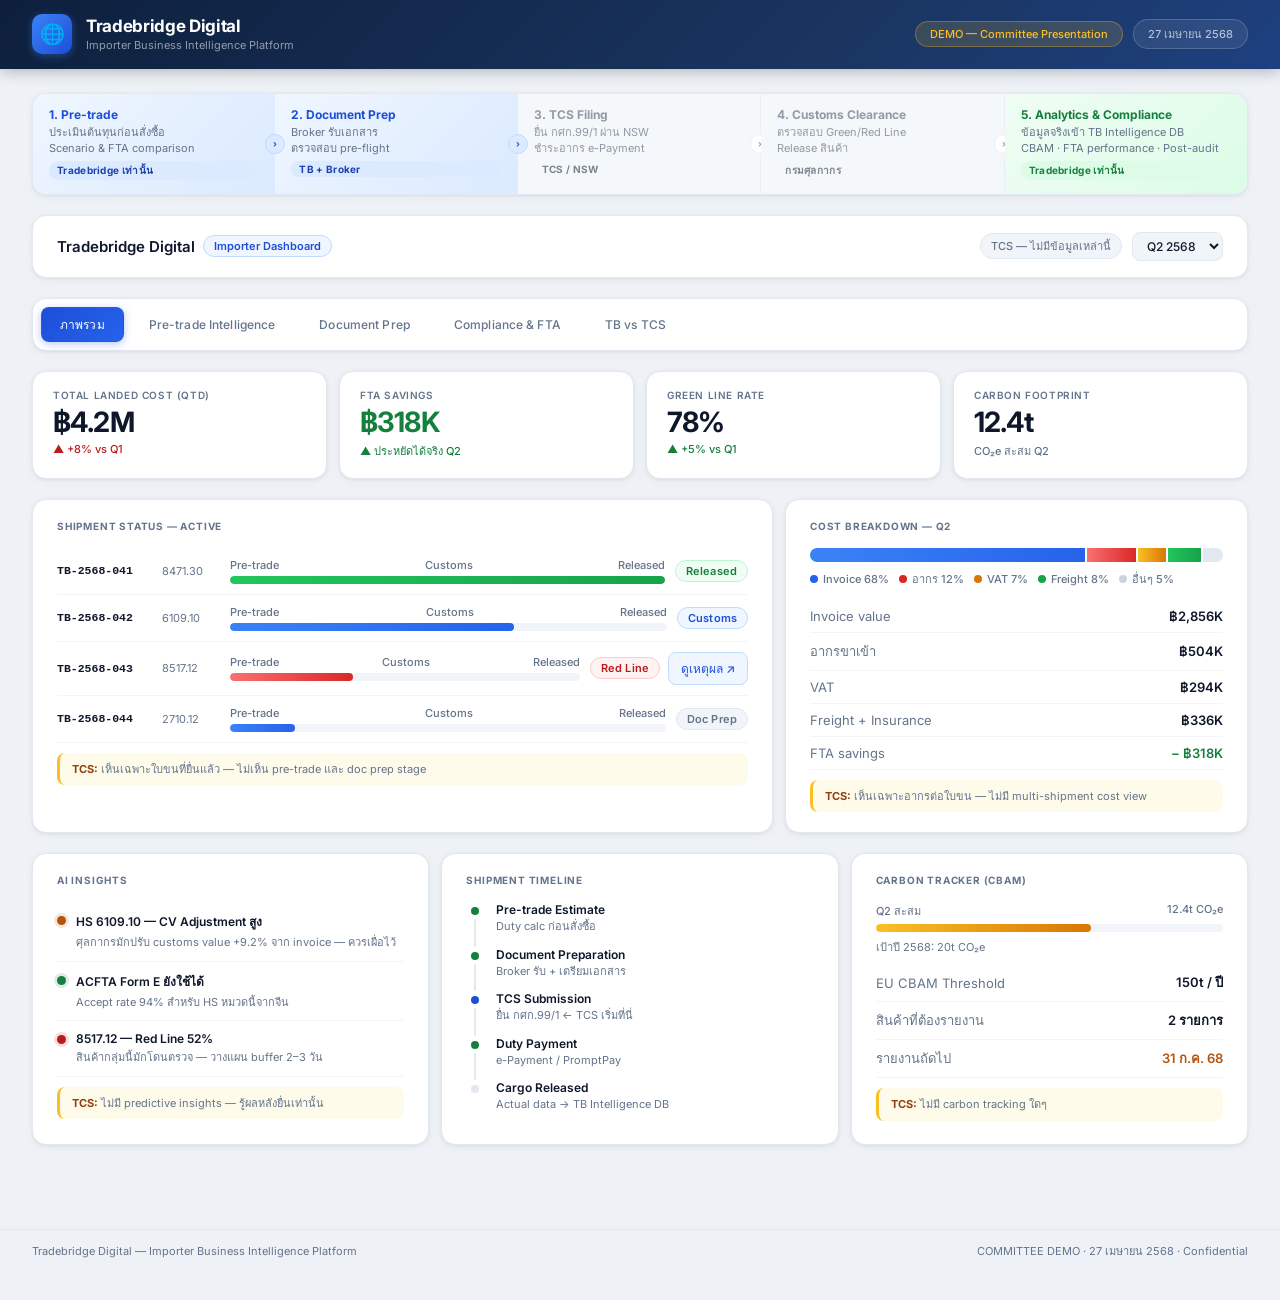
==== commit e07d6c2a: "Add 3 modules" ====
--- a/index.html
+++ b/index.html
@@ -119,6 +119,233 @@
 }
 .jstep.j-tb .jarr { background: #dbeafe; border-color: #bfdbfe; color: #1d4ed8; }
 
+/* Journey — clickable TB steps */
+.jstep.j-clickable {
+  display: flex;
+  flex-direction: column;
+  align-items: stretch;
+  cursor: pointer;
+  text-align: left;
+  border: none;
+  font: inherit;
+  color: inherit;
+  transition: box-shadow .15s, transform .1s;
+}
+.jstep.j-clickable:hover { box-shadow: inset 0 0 0 1px rgba(251,191,36,.45); }
+.jstep.j-clickable:focus-visible { outline: 2px solid #fbbf24; outline-offset: 2px; }
+.jstep.j-disabled {
+  cursor: not-allowed;
+  opacity: .72;
+  filter: grayscale(0.25);
+}
+.jstep.j-active {
+  background: linear-gradient(135deg, #fffbeb, #fef3c7) !important;
+  border-right-color: #fde68a !important;
+  outline: 2px solid #fbbf24;
+  outline-offset: -2px;
+  box-shadow: inset 0 0 0 1px rgba(251,191,36,.35);
+}
+.jstep.j-active .jlabel { color: #92400e !important; }
+.jstep.j-active .jsub { color: #78350f; }
+.jstep.j-active .jown { background: #fde68a !important; color: #92400e !important; }
+.jstep.j-active .jarr { background: #fef3c7 !important; border-color: #fde68a !important; color: #b45309 !important; }
+
+/* Module layout — forms & outputs */
+.mod-grid {
+  display: grid;
+  grid-template-columns: 1fr 1fr;
+  gap: 14px;
+  margin-bottom: 1.25rem;
+  align-items: start;
+}
+@media (max-width: 960px) { .mod-grid { grid-template-columns: 1fr; } }
+.mod-h {
+  font-size: 11px;
+  font-weight: 700;
+  color: var(--txt-secondary);
+  letter-spacing: .08em;
+  text-transform: uppercase;
+  margin-bottom: 12px;
+  padding-bottom: 8px;
+  border-bottom: 1px solid var(--bdr-tertiary);
+}
+.fi { margin-bottom: 12px; }
+.fi label {
+  display: block;
+  font-size: 11px;
+  font-weight: 600;
+  color: var(--txt-secondary);
+  margin-bottom: 4px;
+}
+.fi input[type="text"],
+.fi input[type="number"],
+.fi input[type="date"],
+.fi select,
+.fi textarea {
+  width: 100%;
+  padding: 8px 10px;
+  border: 1px solid var(--bdr-secondary);
+  border-radius: var(--r-md);
+  font-size: 13px;
+  background: var(--bg-primary);
+}
+.fi textarea { min-height: 64px; resize: vertical; }
+.fi-row2 { display: grid; grid-template-columns: 1fr 1fr; gap: 10px; }
+.fi-row3 { display: grid; grid-template-columns: 1fr 1fr 1fr; gap: 10px; }
+.chk-row { display: flex; flex-wrap: wrap; gap: 12px; margin-top: 4px; }
+.chk-row label { display: flex; align-items: center; gap: 6px; font-weight: 500; color: var(--txt-primary); cursor: pointer; }
+.chk-row input { width: auto; }
+
+.btn-primary {
+  display: inline-flex;
+  align-items: center;
+  justify-content: center;
+  gap: 8px;
+  padding: 10px 18px;
+  border-radius: var(--r-md);
+  border: none;
+  background: linear-gradient(135deg, #1d4ed8, #2563eb);
+  color: #fff;
+  font-size: 13px;
+  font-weight: 600;
+  cursor: pointer;
+  box-shadow: 0 2px 10px rgba(29,78,216,.35);
+  transition: transform .1s, box-shadow .15s;
+}
+.btn-primary:hover { box-shadow: 0 4px 16px rgba(29,78,216,.45); }
+.btn-primary:active { transform: scale(.98); }
+.btn-primary:disabled { opacity: .55; cursor: not-allowed; transform: none; }
+.btn-secondary {
+  display: inline-flex;
+  align-items: center;
+  justify-content: center;
+  gap: 6px;
+  padding: 8px 14px;
+  border-radius: var(--r-md);
+  border: 1px solid var(--bdr-secondary);
+  background: var(--bg-secondary);
+  font-size: 12px;
+  font-weight: 600;
+  color: var(--txt-primary);
+  cursor: pointer;
+}
+.btn-secondary:hover { background: var(--bdr-secondary); }
+
+.upload-zone {
+  border: 2px dashed var(--bdr-secondary);
+  border-radius: var(--r-md);
+  padding: 14px 12px;
+  text-align: center;
+  background: var(--bg-secondary);
+  cursor: pointer;
+  transition: border-color .15s, background .15s;
+  position: relative;
+}
+.upload-zone:hover, .upload-zone.drag { border-color: #3b82f6; background: var(--bg-info); }
+.upload-zone input[type="file"] { position: absolute; inset: 0; opacity: 0; cursor: pointer; }
+.upload-zone .uz-title { font-weight: 600; font-size: 12px; }
+.upload-zone .uz-sub { font-size: 11px; color: var(--txt-secondary); margin-top: 4px; }
+.upload-zone.has-file { border-style: solid; border-color: var(--bdr-success); background: var(--bg-success); }
+
+.ac-list {
+  position: absolute;
+  left: 0; right: 0; top: 100%;
+  margin-top: 4px;
+  background: var(--bg-primary);
+  border: 1px solid var(--bdr-secondary);
+  border-radius: var(--r-md);
+  box-shadow: var(--shadow-float);
+  max-height: 180px;
+  overflow-y: auto;
+  z-index: 50;
+  display: none;
+}
+.ac-list.open { display: block; }
+.ac-item {
+  padding: 8px 12px;
+  font-size: 12px;
+  cursor: pointer;
+  border-bottom: 1px solid var(--bdr-tertiary);
+}
+.ac-item:hover { background: var(--bg-info); }
+.ac-wrap { position: relative; }
+
+.spinner-wrap {
+  display: none;
+  align-items: center;
+  gap: 10px;
+  padding: 16px;
+  justify-content: center;
+  color: var(--txt-info);
+  font-size: 12px;
+  font-weight: 600;
+}
+.spinner-wrap.on { display: flex; }
+.spinner {
+  width: 22px; height: 22px;
+  border: 3px solid var(--bdr-info);
+  border-top-color: #2563eb;
+  border-radius: 50%;
+  animation: spin .7s linear infinite;
+}
+@keyframes spin { to { transform: rotate(360deg); } }
+
+.result-block {
+  opacity: 0;
+  transform: translateY(8px);
+  transition: opacity .35s ease, transform .35s ease;
+  pointer-events: none;
+}
+.result-block.on {
+  opacity: 1;
+  transform: translateY(0);
+  pointer-events: auto;
+}
+
+.table-mini { width: 100%; font-size: 12px; border-collapse: collapse; margin: 8px 0; }
+.table-mini th, .table-mini td { padding: 8px 10px; text-align: left; border-bottom: 1px solid var(--bdr-tertiary); }
+.table-mini th { font-size: 10px; text-transform: uppercase; letter-spacing: .05em; color: var(--txt-secondary); }
+.table-mini tr.best { background: linear-gradient(90deg, rgba(34,197,94,.08), transparent); }
+.table-mini tr.best td:first-child { font-weight: 700; color: var(--txt-success); }
+
+.json-pre {
+  font-family: 'SF Mono', 'Fira Code', Consolas, monospace;
+  font-size: 11px;
+  line-height: 1.45;
+  background: #0f172a;
+  color: #e2e8f0;
+  padding: 12px;
+  border-radius: var(--r-md);
+  max-height: 280px;
+  overflow: auto;
+  white-space: pre-wrap;
+  word-break: break-all;
+}
+.json-key { color: #7dd3fc; }
+.json-str { color: #86efac; }
+.json-num { color: #fcd34d; }
+
+.doc-check { display: flex; align-items: center; justify-content: space-between; padding: 8px 0; font-size: 12px; border-bottom: 1px solid var(--bdr-tertiary); }
+.doc-check:last-child { border-bottom: none; }
+
+.banner-success {
+  display: none;
+  padding: 12px 14px;
+  border-radius: var(--r-md);
+  background: linear-gradient(135deg, #ecfdf5, #d1fae5);
+  border: 1px solid var(--bdr-success);
+  font-size: 12px;
+  color: #065f46;
+  margin-bottom: 1rem;
+  line-height: 1.5;
+}
+.banner-success.on { display: block; }
+
+.radio-row { display: flex; flex-wrap: wrap; gap: 14px; align-items: center; }
+.radio-row label { display: flex; align-items: center; gap: 6px; font-size: 12px; cursor: pointer; }
+
+.bar-black { background: linear-gradient(90deg,#1e293b,#0f172a); }
+
 /* ── Page wrapper ───────────────────────────────────── */
 .pw { max-width: 1280px; margin: 0 auto; padding: 1rem 2rem 3rem; }
 
@@ -368,35 +595,35 @@
 <!-- ══ Import journey banner ════════════════════════════ -->
 <div class="jb">
   <div class="jtrack">
-    <div class="jstep j-tb">
+    <button type="button" class="jstep j-tb j-clickable" id="jstep-1" onclick="selectJStep(1,this)">
       <div class="jlabel">1. Pre-trade</div>
       <div class="jsub">ประเมินต้นทุนก่อนสั่งซื้อ<br>Scenario &amp; FTA comparison</div>
       <span class="jown own-tb">Tradebridge เท่านั้น</span>
       <div class="jarr">›</div>
-    </div>
-    <div class="jstep j-sh">
+    </button>
+    <button type="button" class="jstep j-tb j-clickable" id="jstep-2" onclick="selectJStep(2,this)">
       <div class="jlabel">2. Document Prep</div>
       <div class="jsub">Broker รับเอกสาร<br>ตรวจสอบ pre-flight</div>
-      <span class="jown own-sh">TB + Broker</span>
+      <span class="jown own-tb">TB + Broker</span>
       <div class="jarr">›</div>
-    </div>
-    <div class="jstep j-sh">
+    </button>
+    <div class="jstep j-sh j-disabled" title="ขั้นตอนนี้ดำเนินการใน TCS/NSW — ไม่ใช่โมดูลของ Tradebridge">
       <div class="jlabel">3. TCS Filing</div>
       <div class="jsub">ยื่น กศก.99/1 ผ่าน NSW<br>ชำระอากร e-Payment</div>
       <span class="jown own-sh">TCS / NSW</span>
       <div class="jarr">›</div>
     </div>
-    <div class="jstep j-sh">
+    <div class="jstep j-sh j-disabled" title="ขั้นตอนนี้ดำเนินการที่กรมศุลกากร — ไม่ใช่โมดูลของ Tradebridge">
       <div class="jlabel">4. Customs Clearance</div>
       <div class="jsub">ตรวจสอบ Green/Red Line<br>Release สินค้า</div>
       <span class="jown own-sh">กรมศุลกากร</span>
       <div class="jarr">›</div>
     </div>
-    <div class="jstep j-an">
+    <button type="button" class="jstep j-an j-clickable" id="jstep-5" onclick="selectJStep(5,this)">
       <div class="jlabel">5. Analytics &amp; Compliance</div>
       <div class="jsub">ข้อมูลจริงเข้า TB Intelligence DB<br>CBAM · FTA performance · Post-audit</div>
       <span class="jown own-an">Tradebridge เท่านั้น</span>
-    </div>
+    </button>
   </div>
 </div>
 
@@ -421,10 +648,11 @@
 
   <!-- tabs -->
   <div class="tabs">
-    <button class="tab active" onclick="switchTab('overview',this)">ภาพรวม</button>
-    <button class="tab" onclick="switchTab('pretrade',this)">Pre-trade Intelligence</button>
-    <button class="tab" onclick="switchTab('compliance',this)">Compliance &amp; FTA</button>
-    <button class="tab" onclick="switchTab('vs',this)">TB vs TCS</button>
+    <button type="button" class="tab active" onclick="switchTab('overview',this)">ภาพรวม</button>
+    <button type="button" class="tab" onclick="switchTab('pretrade',this)">Pre-trade Intelligence</button>
+    <button type="button" class="tab" onclick="switchTab('docprep',this)">Document Prep</button>
+    <button type="button" class="tab" onclick="switchTab('compliance',this)">Compliance &amp; FTA</button>
+    <button type="button" class="tab" onclick="switchTab('vs',this)">TB vs TCS</button>
   </div>
 
   <!-- ── PANEL: ภาพรวม ─────────────────────────────── -->
@@ -610,79 +838,292 @@
         <div class="metric-sub">vs actual (247 samples)</div>
       </div>
       <div class="metric">
-        <div class="metric-label">Error Prevention</div>
-        <div class="metric-val">8</div>
-        <div class="metric-sub">ครั้งที่ระบบ flag ก่อนยื่น</div>
-      </div>
-    </div>
-    <div class="row2">
+        <div class="metric-label">อัตราแลกเปลี่ยน (จำลอง)</div>
+        <div class="metric-val" id="pt-rate-display">฿33.25</div>
+        <div class="metric-sub">USD/THB · อัปเดตเมื่อวิเคราะห์</div>
+      </div>
+    </div>
+
+    <div class="mod-grid">
       <div class="card">
-        <div class="card-title">Scenario Comparison — ก่อนสั่งซื้อ</div>
-        <div style="font-size:12px;color:var(--txt-secondary);margin-bottom:14px;font-weight:500">สินค้า: เสื้อผ้า HS 6109.10 | Invoice $20,000 USD</div>
-        <div style="display:grid;grid-template-columns:1fr 1fr 1fr;gap:10px">
-          <div style="border:2px solid var(--bdr-info);border-radius:var(--r-md);padding:14px;background:linear-gradient(135deg,#eff6ff,#dbeafe)">
-            <div style="font-size:10px;font-weight:700;color:var(--txt-info);margin-bottom:6px;text-transform:uppercase;letter-spacing:.05em">★ แนะนำ</div>
-            <div style="font-weight:600;font-size:13px;margin-bottom:4px">จีน + ACFTA</div>
-            <div style="font-size:11px;color:var(--txt-secondary)">อากร: <strong style="color:var(--txt-success)">0%</strong></div>
-            <div style="font-size:22px;font-weight:700;color:var(--txt-success);margin-top:8px">฿724K</div>
-          </div>
-          <div style="border:1px solid var(--bdr-secondary);border-radius:var(--r-md);padding:14px;background:var(--bg-secondary)">
-            <div style="font-size:10px;font-weight:700;color:var(--txt-secondary);margin-bottom:6px;text-transform:uppercase;letter-spacing:.05em">ทางเลือก</div>
-            <div style="font-weight:600;font-size:13px;margin-bottom:4px">เวียดนาม + AFTA</div>
-            <div style="font-size:11px;color:var(--txt-secondary)">อากร: <strong>0%</strong></div>
-            <div style="font-size:22px;font-weight:700;margin-top:8px">฿756K</div>
-          </div>
-          <div style="border:1px solid var(--bdr-danger);border-radius:var(--r-md);padding:14px;background:var(--bg-danger)">
-            <div style="font-size:10px;font-weight:700;color:var(--txt-danger);margin-bottom:6px;text-transform:uppercase;letter-spacing:.05em">MFN</div>
-            <div style="font-weight:600;font-size:13px;margin-bottom:4px">สหรัฐฯ</div>
-            <div style="font-size:11px;color:var(--txt-secondary)">อากร: <strong style="color:var(--txt-danger)">30%</strong></div>
-            <div style="font-size:22px;font-weight:700;color:var(--txt-danger);margin-top:8px">฿1,032K</div>
-          </div>
-        </div>
-        <div class="tcs-note" style="margin-top:12px"><span>TCS:</span> ไม่มี scenario comparison — รู้ราคาหลังนำเข้าแล้วเท่านั้น</div>
-      </div>
+        <div class="mod-h">Module 1 — Pre-trade · ข้อมูลนำเข้า</div>
+        <div class="fi ac-wrap">
+          <label for="pt-query">ชื่อสินค้า หรือ HS Code</label>
+          <input type="text" id="pt-query" placeholder="เช่น เสื้อผ้า knit / 6109.10 / smartphone" autocomplete="off" oninput="onPtQueryInput(this)" onfocus="onPtQueryInput(this)" />
+          <div class="ac-list" id="pt-ac-list" role="listbox"></div>
+        </div>
+        <div class="fi-row2">
+          <div class="fi">
+            <label for="pt-origin">ประเทศต้นทาง</label>
+            <select id="pt-origin">
+              <option value="CN">จีน (CN)</option>
+              <option value="VN">เวียดนาม (VN)</option>
+              <option value="JP">ญี่ปุ่น (JP)</option>
+              <option value="US">สหรัฐฯ (US)</option>
+              <option value="EU">สหภาพยุโรป (EU)</option>
+            </select>
+          </div>
+          <div class="fi">
+            <label for="pt-incoterm">Incoterms</label>
+            <select id="pt-incoterm">
+              <option>FOB</option>
+              <option>CIF</option>
+              <option>CFR</option>
+              <option>EXW</option>
+              <option>DDP</option>
+            </select>
+          </div>
+        </div>
+        <div class="fi-row3">
+          <div class="fi">
+            <label for="pt-cif">มูลค่า CIF โดยประมาณ (USD)</label>
+            <input type="number" id="pt-cif" value="20000" min="0" step="100" />
+          </div>
+          <div class="fi">
+            <label for="pt-qty">จำนวน</label>
+            <input type="number" id="pt-qty" value="1200" min="1" />
+          </div>
+          <div class="fi">
+            <label for="pt-unit">หน่วย</label>
+            <select id="pt-unit"><option>ชิ้น</option><option>กก.</option><option>เซ็ต</option></select>
+          </div>
+        </div>
+        <div class="fi-row2">
+          <div class="fi">
+            <label for="pt-dest">ปลายทางในประเทศไทย</label>
+            <select id="pt-dest">
+              <option>กรุงเทพฯ / คลังสินค้าในเมือง</option>
+              <option>ท่าเรือแหลมฉบัง → ขนส่งภายใน</option>
+              <option>สนามบินสุวรรณภูมิ → ขนส่งภายใน</option>
+              <option>เชียงใหม่</option>
+              <option>ภูเก็ต</option>
+            </select>
+          </div>
+          <div class="fi">
+            <label for="pt-transport">ประเภทขนส่งหลัก</label>
+            <select id="pt-transport">
+              <option value="sea">เรือ (Sea)</option>
+              <option value="air">เครื่องบิน (Air)</option>
+              <option value="truck">รถบรรทุก (Truck / Cross-border)</option>
+            </select>
+          </div>
+        </div>
+        <div class="fi-row2">
+          <div class="fi">
+            <label for="pt-weight">น้ำหนักรวมโดยประมาณ (กก.)</label>
+            <input type="number" id="pt-weight" value="850" min="1" step="1" />
+          </div>
+          <div class="fi">
+            <label for="pt-importer">ประเภทผู้นำเข้า</label>
+            <select id="pt-importer">
+              <option>ทั่วไป (Normal)</option>
+              <option>BOI</option>
+            </select>
+          </div>
+        </div>
+        <div class="fi">
+          <label>ลักษณะพิเศษ</label>
+          <div class="chk-row">
+            <label><input type="checkbox" id="pt-haz" /> สินค้าอันตราย (Hazmat)</label>
+            <label><input type="checkbox" id="pt-ctrl" /> สินค้าควบคุม</label>
+            <label><input type="checkbox" id="pt-perish" /> สินค้าเน่าเสียง่าย</label>
+          </div>
+        </div>
+        <div style="display:flex;gap:10px;flex-wrap:wrap;margin-top:8px">
+          <button type="button" class="btn-primary" id="pt-analyze-btn" onclick="runPretradeAnalysis()">วิเคราะห์ด้วย AI</button>
+          <span style="font-size:11px;color:var(--txt-secondary);align-self:center">ประมาณ 1.5 วินาที · ข้อมูลจำลองสำหรับ Demo</span>
+        </div>
+        <div class="tcs-note" style="margin-top:14px"><span>TCS:</span> ไม่มี pre-trade scenario — Tradebridge ครอบคลุมก่อนยื่นใบขน</div>
+      </div>
+
       <div class="card">
-        <div class="card-title">HS Code Intelligence</div>
-        <div class="fta-row">
-          <div>
-            <div style="font-weight:600">8471.30 คอมพิวเตอร์</div>
-            <div style="font-size:11px;color:var(--txt-secondary)">247 actual samples</div>
-          </div>
-          <div style="text-align:right">
-            <span class="tag tag-green">อากร 0%</span>
-            <div class="confidence-bar" style="margin-top:6px;margin-left:auto"><div class="confidence-fill" style="width:98%"></div></div>
-            <div style="font-size:10px;color:var(--txt-secondary);margin-top:3px;font-weight:600">98% confidence</div>
-          </div>
-        </div>
-        <div class="fta-row">
-          <div>
-            <div style="font-weight:600">6109.10 เสื้อผ้า</div>
-            <div style="font-size:11px;color:var(--txt-secondary)">43 actual samples</div>
-          </div>
-          <div style="text-align:right">
-            <span class="tag tag-warn">CV +9.2%</span>
-            <div class="confidence-bar" style="margin-top:6px;margin-left:auto"><div class="confidence-fill" style="width:71%;background:linear-gradient(90deg,#fbbf24,#d97706)"></div></div>
-            <div style="font-size:10px;color:var(--txt-secondary);margin-top:3px;font-weight:600">71% confidence</div>
-          </div>
-        </div>
-        <div class="fta-row">
-          <div>
-            <div style="font-weight:600">8517.12 โทรศัพท์</div>
-            <div style="font-size:11px;color:var(--txt-secondary)">12 actual samples</div>
-          </div>
-          <div style="text-align:right">
-            <span class="tag tag-red">Red 52%</span>
-            <div class="confidence-bar" style="margin-top:6px;margin-left:auto"><div class="confidence-fill" style="width:38%;background:linear-gradient(90deg,#f87171,#dc2626)"></div></div>
-            <div style="font-size:10px;color:var(--txt-secondary);margin-top:3px;font-weight:600">38% confidence</div>
-          </div>
-        </div>
-        <button class="abtn abtn-full" onclick="sendPrompt('อธิบาย confidence score ของ Tradebridge คำนวณอย่างไรจาก actual data')">ดูวิธีคำนวณ Confidence Score ↗</button>
+        <div class="mod-h">ผลลัพธ์ — AI Pre-trade Intelligence</div>
+        <div class="spinner-wrap" id="pt-spinner"><div class="spinner"></div><span>กำลังจับคู่ HS / คำนวณ FTA / ประเมินสายตรวจ…</span></div>
+        <div class="result-block" id="pt-result-wrap">
+          <p style="font-size:12px;color:var(--txt-secondary);line-height:1.55" id="pt-placeholder">กรอกข้อมูลด้านซ้ายแล้วกด <strong>วิเคราะห์ด้วย AI</strong> เพื่อดู HS ที่แนะนำ เปรียบเทียบ FTA โอกาสสายตรวจ และต้นทุนรวม (USD + THB)</p>
+          <div id="pt-result-body" style="display:none"></div>
+        </div>
+        <button type="button" class="abtn abtn-full" style="margin-top:12px" onclick="sendPrompt('อธิบาย confidence score และ Red Line prediction ของ Tradebridge จาก TB Intelligence DB')">ถาม AI เพิ่มเติม ↗</button>
       </div>
     </div>
   </div><!-- /p-pretrade -->
+
+  <!-- ── PANEL: Document Prep ──────────────────────── -->
+  <div class="panel" id="p-docprep">
+    <div class="mod-grid">
+      <div class="card">
+        <div class="mod-h">Module 2 — Document Prep · อัปโหลดและข้อมูลเที่ยวเรือ</div>
+        <div class="fi-row2">
+          <div class="fi">
+            <label>ใบแจ้งหนี้การค้า (Commercial Invoice)</label>
+            <div class="upload-zone" id="uz-inv" data-key="invoice"><input type="file" accept=".pdf,.png,.jpg" onchange="markUpload(this)" /><div class="uz-title">ลากไฟล์หรือคลิก</div><div class="uz-sub">PDF / รูป — สูงสุด 15MB</div></div>
+          </div>
+          <div class="fi">
+            <label>Packing List</label>
+            <div class="upload-zone" id="uz-pl" data-key="packing"><input type="file" accept=".pdf,.png,.jpg,.xlsx" onchange="markUpload(this)" /><div class="uz-title">ลากไฟล์หรือคลิก</div><div class="uz-sub">รายการบรรจุภัณฑ์ น้ำหนัก มิติ</div></div>
+          </div>
+        </div>
+        <div class="fi-row2">
+          <div class="fi">
+            <label>B/L หรือ AWB</label>
+            <div class="upload-zone" id="uz-bl" data-key="bl"><input type="file" accept=".pdf" onchange="markUpload(this)" /><div class="uz-title">Bill of Lading / Air Waybill</div><div class="uz-sub">PDF</div></div>
+          </div>
+          <div class="fi">
+            <label>ใบถิ่นกำเนิด (Form E / D / RCEP)</label>
+            <div class="upload-zone" id="uz-coo" data-key="coo"><input type="file" accept=".pdf,.jpg,.png" onchange="markUpload(this)" /><div class="uz-title">Certificate of Origin</div><div class="uz-sub">ถ้ามี FTA claim</div></div>
+          </div>
+        </div>
+        <div class="fi">
+          <label>กรมธรรม์ประกันภัย (ถ้ามี)</label>
+          <div class="upload-zone" id="uz-ins" data-key="insurance"><input type="file" accept=".pdf" onchange="markUpload(this)" /><div class="uz-title">Insurance Certificate</div><div class="uz-sub">ไม่บังคับ — ช่วย valuation check</div></div>
+        </div>
+        <div class="fi-row2">
+          <div class="fi">
+            <label for="dp-pol">POL (ท่า/สนามบินต้นทาง)</label>
+            <input type="text" id="dp-pol" placeholder="เช่น CNSHA — Shanghai" value="CNSHA — Shanghai" />
+          </div>
+          <div class="fi">
+            <label for="dp-pod">POD (ท่า/สนามบินปลายทาง)</label>
+            <input type="text" id="dp-pod" placeholder="เช่น THLCH — Laem Chabang" value="THLCH — Laem Chabang" />
+          </div>
+        </div>
+        <div class="fi-row3">
+          <div class="fi">
+            <label for="dp-vessel">ชื่อเรือ / เที่ยวบิน / ทะเบียนรถ</label>
+            <input type="text" id="dp-vessel" value="MV TRADEBRIDGE 88" />
+          </div>
+          <div class="fi">
+            <label for="dp-eta">ETA</label>
+            <input type="date" id="dp-eta" value="2026-05-15" />
+          </div>
+          <div class="fi">
+            <label for="dp-rate">อัตราแลกบน Invoice</label>
+            <input type="number" id="dp-rate" value="33.25" step="0.01" />
+          </div>
+        </div>
+        <div class="fi-row2">
+          <div class="fi">
+            <label for="dp-tin">เลขประจำตัวผู้เสียภาษีผู้นำเข้า</label>
+            <input type="text" id="dp-tin" placeholder="13 หลัก" value="0105559123456" />
+          </div>
+          <div class="fi">
+            <label for="dp-broker">รหัสตัวแทนศุลกากร</label>
+            <input type="text" id="dp-broker" value="BRK-TB-001" />
+          </div>
+        </div>
+        <div class="fi">
+          <label for="dp-container">หมายเลขตู้คอนเทนเนอร์ / Seal</label>
+          <input type="text" id="dp-container" value="MSKU1234567 / SEAL998877" />
+        </div>
+        <button type="button" class="btn-primary" id="dp-process-btn" onclick="processDocuments()">ประมวลผลเอกสารด้วย AI</button>
+      </div>
+
+      <div class="card">
+        <div class="mod-h">ผลลัพธ์ — Pre-flight &amp; NSP Payload</div>
+        <div class="spinner-wrap" id="dp-spinner"><div class="spinner"></div><span>OCR + cross-check + สร้าง JSON สำหรับ NSP…</span></div>
+        <div id="dp-output" style="display:none">
+          <div class="card-title" style="margin-top:0">สถานะเอกสาร</div>
+          <div id="dp-doc-checks"></div>
+          <div class="fi" style="margin-top:12px">
+            <div style="font-size:11px;font-weight:700;color:var(--txt-secondary);text-transform:uppercase;margin-bottom:6px">สรุป Pre-flight</div>
+            <div id="dp-preflight" style="font-size:12px;color:var(--txt-primary);line-height:1.55"></div>
+          </div>
+          <div class="cost-row" style="margin-top:10px"><span class="cost-label">Duty preview (ก่อนยื่น NSP)</span><span class="cost-val" id="dp-duty-preview">—</span></div>
+          <div style="margin-top:14px;display:flex;gap:8px;flex-wrap:wrap">
+            <button type="button" class="btn-secondary" onclick="copyNsJson()">คัดลอก JSON</button>
+            <button type="button" class="btn-secondary" onclick="simulatePdfDownload()">สร้าง PDF สรุป (Mock)</button>
+          </div>
+          <div class="card-title" style="margin-top:16px">JSON — พร้อมส่ง NSP API (แสดงก่อนส่งจริง)</div>
+          <pre class="json-pre" id="dp-json-pre" role="region" aria-label="NSP JSON preview"></pre>
+        </div>
+        <p style="font-size:12px;color:var(--txt-secondary);margin-top:10px" id="dp-placeholder">อัปโหลดเอกสารและกด <strong>ประมวลผลเอกสารด้วย AI</strong> เพื่อดู checklist, duty preview และ JSON</p>
+      </div>
+    </div>
+  </div><!-- /p-docprep -->
 
   <!-- ── PANEL: Compliance ─────────────────────────── -->
   <div class="panel" id="p-compliance">
+    <div class="card" style="margin-bottom:1.25rem">
+      <div class="mod-h">Module 5 — Post-clearance / NSP Feedback → TB Intelligence DB</div>
+      <div id="tb-save-banner" class="banner-success" role="status"></div>
+      <div class="fi-row2">
+        <div class="fi">
+          <label>ผลสายตรวจจริงจาก NSP / ศุลกากร</label>
+          <div class="radio-row" id="pc-line-group">
+            <label><input type="radio" name="pc_line" value="green" checked /> Green</label>
+            <label><input type="radio" name="pc_line" value="yellow" /> Yellow</label>
+            <label><input type="radio" name="pc_line" value="red" /> Red</label>
+            <label><input type="radio" name="pc_line" value="black" /> Black</label>
+          </div>
+        </div>
+        <div class="fi">
+          <label for="pc-delay">เหตุผลความล่าช้า (ถ้า Red/Black)</label>
+          <select id="pc-delay">
+            <option value="">— ไม่มี —</option>
+            <option>Under-valuation / CV adjustment</option>
+            <option>HS mismatch / classification query</option>
+            <option>เอกสารไม่ครบ</option>
+            <option>สุ่มตรวจ / Random inspection</option>
+          </select>
+        </div>
+      </div>
+      <div class="fi-row3">
+        <div class="fi">
+          <label for="pc-duty">อากรที่ชำระจริง (฿)</label>
+          <input type="number" id="pc-duty" value="482000" step="1000" />
+        </div>
+        <div class="fi">
+          <label for="pc-clear-date">วันที่ปล่อย/เคลียร์จริง</label>
+          <input type="date" id="pc-clear-date" value="2026-04-28" />
+        </div>
+        <div class="fi">
+          <label for="pc-est-duty">อากรที่ Pre-trade ประเมินไว้ (฿)</label>
+          <input type="number" id="pc-est-duty" value="468000" step="1000" />
+        </div>
+      </div>
+      <div class="fi-row2">
+        <div class="fi">
+          <label for="pc-freight">Freight + Insurance จริง (฿)</label>
+          <input type="number" id="pc-freight" value="312000" step="1000" />
+        </div>
+        <div class="fi">
+          <label for="pc-port">ค่าท่า / THC / Handling (฿)</label>
+          <input type="number" id="pc-port" value="28500" step="500" />
+        </div>
+      </div>
+      <div class="fi-row3">
+        <div class="fi">
+          <label for="pc-lastmile">ขนส่งภายในประเทศ (฿)</label>
+          <input type="number" id="pc-lastmile" value="18500" step="500" />
+        </div>
+        <div class="fi">
+          <label for="pc-shipline">สายเรือ / สายการบิน</label>
+          <input type="text" id="pc-shipline" value="Maersk Line" />
+        </div>
+        <div class="fi">
+          <label for="pc-dist">ระยะทางขนส่ง (km)</label>
+          <input type="number" id="pc-dist" value="8420" step="10" />
+        </div>
+      </div>
+      <div class="fi-row2">
+        <div class="fi">
+          <label for="pc-weight2">น้ำหนักรวม (กก.) — CBAM</label>
+          <input type="number" id="pc-weight2" value="850" step="1" />
+        </div>
+        <div class="fi">
+          <label for="pc-fta-result">ผล FTA จริง</label>
+          <select id="pc-fta-result">
+            <option>Accepted — Form E</option>
+            <option>Accepted — Form D</option>
+            <option>Accepted — RCEP</option>
+            <option>Rejected — pending docs</option>
+          </select>
+        </div>
+      </div>
+      <button type="button" class="btn-primary" onclick="saveToTBDB()">บันทึกลง Tradebridge Intelligence DB</button>
+      <p style="font-size:11px;color:var(--txt-secondary);margin-top:10px">ข้อมูลจะถูกใช้ปรับความแม่นยำของ Pre-trade และ Red Line model (demo — ไม่มี backend)</p>
+    </div>
+
     <div class="metrics">
       <div class="metric">
         <div class="metric-label">FTA Savings YTD</div>
@@ -817,7 +1258,7 @@
 
 <!-- ══ Modal ════════════════════════════════════════════ -->
 <div class="modal-overlay" id="modal-overlay" onclick="closeModal(event)">
-  <div class="modal">
+  <div class="modal" onclick="event.stopPropagation()">
     <div class="modal-head">
       <div class="modal-icon">🤖</div>
       <div>
@@ -841,23 +1282,373 @@
 </footer>
 
 <script>
-function switchTab(id, el) {
-  document.querySelectorAll('.tab').forEach(t => t.classList.remove('active'));
-  document.querySelectorAll('.panel').forEach(p => p.classList.remove('active'));
-  el.classList.add('active');
-  document.getElementById('p-' + id).classList.add('active');
-}
-function filterPeriod(v) { console.log('filter', v); }
-function sendPrompt(text) {
-  document.getElementById('modal-qtext').textContent = text;
-  document.getElementById('modal-overlay').classList.add('open');
-}
-function closeModal(event) {
-  if (!event || event.target === document.getElementById('modal-overlay')) {
-    document.getElementById('modal-overlay').classList.remove('open');
+(function () {
+  var PT_HS = [
+    { q: '6109', hs: '6109.10.00', name: 'เสื้อผ้า knit — T-shirt / jersey', conf: 96 },
+    { q: 'เสื้อ', hs: '6109.10.00', name: 'เสื้อผ้าและเครื่องนุ่งห่ม (knit)', conf: 91 },
+    { q: '8517', hs: '8517.12.00', name: 'โทรศัพท์มือถือ / smartphone', conf: 94 },
+    { q: 'phone', hs: '8517.12.00', name: 'โทรศัพท์มือถือ', conf: 89 },
+    { q: '8471', hs: '8471.30.00', name: 'คอมพิวเตอร์น้ำหนัก ≤ 10 kg', conf: 98 },
+    { q: 'laptop', hs: '8471.30.00', name: 'แล็ปท็อป / portable PC', conf: 97 },
+    { q: '2710', hs: '2710.12.20', name: 'น้ำมันดีเซล / light oils', conf: 88 }
+  ];
+
+  window.switchTab = function (id, el) {
+    document.querySelectorAll('.tab').forEach(function (t) { t.classList.remove('active'); });
+    document.querySelectorAll('.panel').forEach(function (p) { p.classList.remove('active'); });
+    if (el) el.classList.add('active');
+    document.getElementById('p-' + id).classList.add('active');
+    syncJourneyFromTab(id);
+  };
+
+  function syncJourneyFromTab(tabId) {
+    document.querySelectorAll('.jstep.j-clickable').forEach(function (s) {
+      s.classList.remove('j-active');
+      s.removeAttribute('aria-current');
+    });
+    var map = { pretrade: 'jstep-1', docprep: 'jstep-2', compliance: 'jstep-5' };
+    var bid = map[tabId];
+    if (bid) {
+      var b = document.getElementById(bid);
+      if (b) {
+        b.classList.add('j-active');
+        b.setAttribute('aria-current', 'step');
+      }
+    }
   }
-}
-document.addEventListener('keydown', e => { if (e.key === 'Escape') closeModal(); });
+
+  window.selectJStep = function (n, el) {
+    var panelMap = { 1: 'pretrade', 2: 'docprep', 5: 'compliance' };
+    var pid = panelMap[n];
+    if (!pid) return;
+    var tabBtn = null;
+    document.querySelectorAll('.tabs .tab').forEach(function (t) {
+      var oc = t.getAttribute('onclick') || '';
+      if (oc.indexOf("'" + pid + "'") !== -1) tabBtn = t;
+    });
+    switchTab(pid, tabBtn);
+  };
+
+  window.filterPeriod = function (v) { console.log('filter', v); };
+
+  window.sendPrompt = function (text) {
+    document.getElementById('modal-qtext').textContent = text;
+    document.getElementById('modal-overlay').classList.add('open');
+  };
+
+  window.closeModal = function (event) {
+    if (!event || event.target === document.getElementById('modal-overlay')) {
+      document.getElementById('modal-overlay').classList.remove('open');
+    }
+  };
+
+  document.addEventListener('keydown', function (e) {
+    if (e.key === 'Escape') closeModal();
+  });
+
+  function thb(n) {
+    return '฿' + Math.round(n).toLocaleString('th-TH');
+  }
+
+  window.onPtQueryInput = function (inp) {
+    var v = (inp.value || '').trim().toLowerCase();
+    var list = document.getElementById('pt-ac-list');
+    if (!v) {
+      list.classList.remove('open');
+      list.innerHTML = '';
+      return;
+    }
+    var hits = PT_HS.filter(function (r) {
+      return r.q.indexOf(v) !== -1 || v.indexOf(r.q) !== -1 || r.hs.indexOf(v) !== -1 || r.name.toLowerCase().indexOf(v) !== -1;
+    }).slice(0, 6);
+    if (!hits.length) {
+      list.innerHTML = '<div class="ac-item" style="color:var(--txt-secondary)">ไม่พบคำแนะนำ — ลองพิมพ์ HS เช่น 6109 หรือ "เสื้อ"</div>';
+      list.classList.add('open');
+      return;
+    }
+    list.innerHTML = hits.map(function (h, idx) {
+      return '<div class="ac-item" role="option" data-hs="' + h.hs + '" data-name="' + h.name.replace(/"/g, '&quot;') + '" data-idx="' + idx + '"><strong>' + h.hs + '</strong> — ' + h.name + ' <span style="color:var(--txt-secondary)">(' + h.conf + '%)</span></div>';
+    }).join('');
+    list.classList.add('open');
+  };
+
+  window.pickPtAc = function (hs, name) {
+    document.getElementById('pt-query').value = hs + ' — ' + name;
+    document.getElementById('pt-ac-list').classList.remove('open');
+  };
+
+  document.addEventListener('click', function (e) {
+    var item = e.target.closest && e.target.closest('.ac-item[data-hs]');
+    if (item) {
+      pickPtAc(item.getAttribute('data-hs'), item.getAttribute('data-name'));
+      return;
+    }
+    if (!e.target.closest || !e.target.closest('.ac-wrap')) {
+      var al = document.getElementById('pt-ac-list');
+      if (al) al.classList.remove('open');
+    }
+  });
+
+  function resolveHsFromQuery(q) {
+    var s = (q || '').toLowerCase();
+    var m = s.match(/\d{4}\.\d{2}/);
+    if (m) return { hs: m[0] + '.00', name: 'สินค้าตาม HS ที่ระบุ', alts: [{ hs: m[0] + '.10', conf: 72 }, { hs: m[0] + '.00', conf: 94 }] };
+    for (var i = 0; i < PT_HS.length; i++) {
+      if (s.indexOf(PT_HS[i].q) !== -1 || PT_HS[i].name.toLowerCase().indexOf(s) !== -1)
+        return { hs: PT_HS[i].hs, name: PT_HS[i].name, alts: [{ hs: PT_HS[i].hs, conf: PT_HS[i].conf }, { hs: PT_HS[i].hs.replace(/\d$/, '1'), conf: 68 }] };
+    }
+    return { hs: '6109.10.00', name: 'เสื้อผ้า (default demo)', alts: [{ hs: '6109.10.00', conf: 88 }, { hs: '6109.90.00', conf: 62 }] };
+  }
+
+  window.runPretradeAnalysis = function () {
+    var btn = document.getElementById('pt-analyze-btn');
+    var spin = document.getElementById('pt-spinner');
+    var wrap = document.getElementById('pt-result-wrap');
+    var body = document.getElementById('pt-result-body');
+    var ph = document.getElementById('pt-placeholder');
+    btn.disabled = true;
+    spin.classList.add('on');
+    wrap.classList.remove('on');
+    body.style.display = 'none';
+    ph.style.display = 'block';
+
+    setTimeout(function () {
+      var rate = 33.15 + Math.random() * 0.2;
+      document.getElementById('pt-rate-display').textContent = '฿' + rate.toFixed(2);
+
+      var q = document.getElementById('pt-query').value;
+      var origin = document.getElementById('pt-origin').value;
+      var cif = parseFloat(document.getElementById('pt-cif').value) || 0;
+      var w = parseFloat(document.getElementById('pt-weight').value) || 1;
+      var trans = document.getElementById('pt-transport').value;
+      var dest = document.getElementById('pt-dest').value;
+      var haz = document.getElementById('pt-haz').checked;
+      var ctrl = document.getElementById('pt-ctrl').checked;
+      var perish = document.getElementById('pt-perish').checked;
+
+      var res = resolveHsFromQuery(q);
+      var ftaRows = [];
+      var best = '';
+      if (origin === 'CN') {
+        ftaRows.push({ name: 'ACFTA (Form E)', duty: 0, totalThb: cif * rate * 1.07 + w * 42 + (trans === 'air' ? 85000 : 22000) });
+        ftaRows.push({ name: 'RCEP', duty: 0, totalThb: cif * rate * 1.07 + w * 42 + (trans === 'air' ? 82000 : 21000) });
+        ftaRows.push({ name: 'MFN', duty: 30, totalThb: cif * rate * 1.37 + w * 42 + (trans === 'air' ? 85000 : 22000) });
+        best = 'ACFTA (Form E)';
+      } else if (origin === 'VN') {
+        ftaRows.push({ name: 'AFTA (Form D)', duty: 0, totalThb: cif * rate * 1.07 + w * 38 + 20000 });
+        ftaRows.push({ name: 'RCEP', duty: 0, totalThb: cif * rate * 1.07 + w * 38 + 19500 });
+        ftaRows.push({ name: 'MFN', duty: 18, totalThb: cif * rate * 1.25 + w * 38 + 20000 });
+        best = 'AFTA (Form D)';
+      } else if (origin === 'JP') {
+        ftaRows.push({ name: 'RCEP', duty: 0, totalThb: cif * rate * 1.07 + w * 55 + 28000 });
+        ftaRows.push({ name: 'MFN', duty: 12, totalThb: cif * rate * 1.19 + w * 55 + 28000 });
+        best = 'RCEP';
+      } else {
+        ftaRows.push({ name: 'MFN', duty: 30, totalThb: cif * rate * 1.37 + w * 48 + 35000 });
+        ftaRows.push({ name: 'WTO concession (if any)', duty: 15, totalThb: cif * rate * 1.22 + w * 48 + 35000 });
+        best = 'WTO concession (if any)';
+      }
+      ftaRows.sort(function (a, b) { return a.totalThb - b.totalThb; });
+      best = ftaRows[0].name;
+
+      var green = 62, yellow = 22, red = 12, black = 4;
+      if (res.hs.indexOf('8517') === 0) { green = 38; yellow = 28; red = 28; black = 6; }
+      if (haz || ctrl) { red += 8; yellow += 5; green -= 13; }
+      if (perish) { yellow += 6; green -= 6; }
+      var sum = green + yellow + red + black;
+      green = Math.round(green / sum * 100);
+      yellow = Math.round(yellow / sum * 100);
+      red = Math.round(red / sum * 100);
+      black = 100 - green - yellow - red;
+
+      var shipUsd = trans === 'air' ? cif * 0.045 : trans === 'sea' ? cif * 0.028 : cif * 0.022;
+      var inlandUsd = trans === 'air' ? 420 + w * 0.35 : 280 + w * 0.12;
+      var brokerUsd = 185;
+      var dutyUsd = (ftaRows[0].duty / 100) * cif;
+      var vatUsd = (cif + dutyUsd + shipUsd * 0.5) * 0.07;
+      var portUsd = 850 + w * 0.08;
+      var totalUsd = cif + dutyUsd + vatUsd + shipUsd + inlandUsd + portUsd / rate + brokerUsd;
+
+      var html = '';
+      html += '<div class="card-title" style="margin-top:0">HS ที่จับคู่</div>';
+      html += '<p style="font-size:13px;font-weight:600;margin-bottom:8px">' + res.hs + ' — ' + res.name + '</p>';
+      html += '<div style="font-size:11px;color:var(--txt-secondary);margin-bottom:10px">ทางเลือกอื่น: ' + res.alts.map(function (a) { return a.hs + ' (' + a.conf + '%)'; }).join(' · ') + '</div>';
+
+      html += '<div class="card-title">เปรียบเทียบ FTA / อากร</div>';
+      html += '<table class="table-mini"><thead><tr><th>เส้นทาง</th><th>อากร</th><th>Total est. (THB)</th></tr></thead><tbody>';
+      ftaRows.forEach(function (r) {
+        html += '<tr class="' + (r.name === best ? 'best' : '') + '"><td>' + r.name + (r.name === best ? ' ★' : '') + '</td><td>' + r.duty + '%</td><td>' + thb(r.totalThb) + '</td></tr>';
+      });
+      html += '</tbody></table>';
+      html += '<div class="tcs-note" style="margin-top:8px"><span>RoO:</span> ' + best + ' — ตรวจสอบ local content / direct consignment ตามความเสี่ยงสินค้า</div>';
+
+      html += '<div class="card-title">โอกาสสายตรวจ (ประมาณการ)</div>';
+      html += '<div class="progress-wrap"><div class="progress-label"><span>Green</span><span>' + green + '%</span></div><div class="progress-track"><div class="progress-bar bar-green" style="width:' + green + '%"></div></div></div>';
+      html += '<div class="progress-wrap"><div class="progress-label"><span>Yellow</span><span>' + yellow + '%</span></div><div class="progress-track"><div class="progress-bar bar-warn" style="width:' + yellow + '%"></div></div></div>';
+      html += '<div class="progress-wrap"><div class="progress-label"><span>Red</span><span>' + red + '%</span></div><div class="progress-track"><div class="progress-bar bar-red" style="width:' + red + '%"></div></div></div>';
+      html += '<div class="progress-wrap"><div class="progress-label"><span>Black</span><span>' + black + '%</span></div><div class="progress-track"><div class="progress-bar bar-black" style="width:' + black + '%"></div></div></div>';
+
+      html += '<div class="card-title">ต้นทุนโดยประมาณ (ไม่รวมราคาสินค้าที่แยก CIF แล้วในรายการ)</div>';
+      html += '<div class="cost-row"><span class="cost-label">CIF base</span><span class="cost-val">$' + cif.toLocaleString() + ' · ' + thb(cif * rate) + '</span></div>';
+      html += '<div class="cost-row"><span class="cost-label">Import duty (FTA)</span><span class="cost-val">$' + dutyUsd.toFixed(0) + ' · ' + thb(dutyUsd * rate) + '</span></div>';
+      html += '<div class="cost-row"><span class="cost-label">VAT นำเข้า (est.)</span><span class="cost-val">$' + vatUsd.toFixed(0) + ' · ' + thb(vatUsd * rate) + '</span></div>';
+      html += '<div class="cost-row"><span class="cost-label">Freight + Insurance (est.)</span><span class="cost-val">$' + shipUsd.toFixed(0) + ' · ' + thb(shipUsd * rate) + '</span></div>';
+      html += '<div class="cost-row"><span class="cost-label">Port / THC / handling</span><span class="cost-val">$' + (portUsd / rate).toFixed(0) + ' · ' + thb(portUsd) + '</span></div>';
+      html += '<div class="cost-row"><span class="cost-label">Inland (' + dest.split(' ')[0] + ')</span><span class="cost-val">$' + inlandUsd.toFixed(0) + ' · ' + thb(inlandUsd * rate) + '</span></div>';
+      html += '<div class="cost-row"><span class="cost-label">Customs broker (est.)</span><span class="cost-val">$' + brokerUsd + ' · ' + thb(brokerUsd * rate) + '</span></div>';
+      html += '<div class="cost-row"><span class="cost-label"><strong>Total landed (logistics + tax est.)</strong></span><span class="cost-val"><strong>$' + totalUsd.toFixed(0) + ' · ' + thb(totalUsd * rate) + '</strong></span></div>';
+
+      html += '<div class="card-title">Checklist ก่อนสั่งซื้อ</div>';
+      html += '<ul style="font-size:12px;color:var(--txt-secondary);line-height:1.65;padding-left:1.1rem">';
+      html += '<li>ขอ ' + (origin === 'CN' ? 'Form E' : origin === 'VN' ? 'Form D' : 'Form RCEP') + ' ล่วงหน้า + ตรวจ invoice description ให้ตรง HS</li>';
+      html += '<li>เตรียมเอกสารราคาเปรียบเทียบ (CV risk ' + (res.hs.indexOf('6109') === 0 ? 'ปานกลาง' : 'ต่ำ') + ')</li>';
+      html += '<li>แจ้ง forwarder: ' + trans + ' → ' + dest + '</li></ul>';
+
+      ph.style.display = 'none';
+      body.innerHTML = html;
+      body.style.display = 'block';
+      spin.classList.remove('on');
+      wrap.classList.add('on');
+      btn.disabled = false;
+    }, 1500);
+  };
+
+  var uploadState = { invoice: false, packing: false, bl: false, coo: false, insurance: false };
+
+  window.markUpload = function (inp) {
+    var z = inp.closest('.upload-zone');
+    if (!inp.files || !inp.files[0]) return;
+    uploadState[z.dataset.key] = true;
+    z.classList.add('has-file');
+    z.querySelector('.uz-title').textContent = inp.files[0].name;
+    z.querySelector('.uz-sub').textContent = (inp.files[0].size / 1024 / 1024).toFixed(2) + ' MB';
+  };
+
+  window.processDocuments = function () {
+    var btn = document.getElementById('dp-process-btn');
+    var spin = document.getElementById('dp-spinner');
+    var out = document.getElementById('dp-output');
+    var ph = document.getElementById('dp-placeholder');
+    btn.disabled = true;
+    spin.classList.add('on');
+    out.style.display = 'none';
+    ph.style.display = 'block';
+
+    setTimeout(function () {
+      var checks = [
+        { key: 'invoice', label: 'Commercial Invoice', ok: uploadState.invoice, note: uploadState.invoice ? 'OCR: seller, Incoterms, line items OK' : 'ยังไม่อัปโหลด' },
+        { key: 'packing', label: 'Packing List', ok: uploadState.packing, note: uploadState.packing ? 'น้ำหนักรวมสอดคล้องกับ B/L ±2%' : 'ยังไม่อัปโหลด' },
+        { key: 'bl', label: 'B/L / AWB', ok: uploadState.bl, note: uploadState.bl ? 'POL/POD ตรงกับฟอร์ม' : 'ยังไม่อัปโหลด' },
+        { key: 'coo', label: 'Certificate of Origin', ok: uploadState.coo, note: uploadState.coo ? 'Form E — signature verified (mock)' : 'แนะนำสำหรับ FTA claim' },
+        { key: 'insurance', label: 'Insurance', ok: uploadState.insurance, note: uploadState.insurance ? 'Coverage OK' : 'ไม่บังคับ' }
+      ];
+      var html = '';
+      checks.forEach(function (c) {
+        html += '<div class="doc-check"><span>' + c.label + '</span><span class="tag ' + (c.ok ? 'tag-green' : (c.key === 'insurance' ? 'tag-gray' : 'tag-red')) + '">' + (c.ok ? 'ผ่าน' : (c.key === 'insurance' ? 'ไม่มี' : 'ต้องแก้')) + '</span></div>';
+        html += '<div style="font-size:11px;color:var(--txt-secondary);margin:-4px 0 6px 0">' + c.note + '</div>';
+      });
+      document.getElementById('dp-doc-checks').innerHTML = html;
+
+      var issues = checks.filter(function (c) { return !c.ok && c.key !== 'insurance'; }).length;
+      document.getElementById('dp-preflight').innerHTML =
+        '<strong>Confidence:</strong> ' + (issues === 0 ? '96' : issues === 1 ? '84' : '72') + '% · ' +
+        '<strong>Issues:</strong> ' + issues + ' · Cross-check: invoice vs PL weight, HS vs product description, FTA form vs origin port';
+
+      var dutyPreview = issues === 0 ? '฿468,000 ± 3%' : '฿468,000 ± 8% (แก้เอกสารก่อนยื่น)';
+      document.getElementById('dp-duty-preview').textContent = dutyPreview;
+
+      var payload = {
+        nspVersion: '2.4-mock',
+        submissionId: 'TB-NSP-' + Date.now(),
+        importer: { tin: document.getElementById('dp-tin').value, brokerCode: document.getElementById('dp-broker').value },
+        shipment: {
+          pol: document.getElementById('dp-pol').value,
+          pod: document.getElementById('dp-pod').value,
+          vessel: document.getElementById('dp-vessel').value,
+          eta: document.getElementById('dp-eta').value,
+          container: document.getElementById('dp-container').value,
+          exchangeRateInvoice: parseFloat(document.getElementById('dp-rate').value) || 33.25
+        },
+        items: [
+          { lineNo: 1, hsCode: '6109.10.00', description: 'Men\'s T-shirt knit — cotton', qty: 1200, uom: 'PCS', unitPriceUSD: 16.67, netWeightKg: 820, originCountry: 'CN', ftaClaim: 'ACFTA', formReference: 'CN-FE-2026-88421' }
+        ],
+        valuation: { method: 'CIF', insuranceIncluded: true, assistsDeclared: false },
+        attachments: Object.keys(uploadState).filter(function (k) { return uploadState[k]; })
+      };
+      window._lastNsPayload = payload;
+      document.getElementById('dp-json-pre').innerHTML = highlightJson(JSON.stringify(payload, null, 2));
+
+      ph.style.display = 'none';
+      out.style.display = 'block';
+      spin.classList.remove('on');
+      btn.disabled = false;
+    }, 1200);
+  };
+
+  function highlightJson(str) {
+    return str
+      .replace(/&/g, '&amp;')
+      .replace(/</g, '&lt;')
+      .replace(/>/g, '&gt;')
+      .replace(/"(\\.|[^"\\])*"(?=\s*:)/g, '<span class="json-key">$&</span>')
+      .replace(/:\s*"(\\.|[^"\\])*"/g, function (m) { return ': <span class="json-str">' + m.slice(m.indexOf('"')) + '</span>'; })
+      .replace(/:\s*(\d+\.?\d*)([,}\n])/g, ': <span class="json-num">$1</span>$2');
+  }
+
+  window.copyNsJson = function () {
+    if (!window._lastNsPayload) return;
+    var t = JSON.stringify(window._lastNsPayload, null, 2);
+    if (navigator.clipboard && navigator.clipboard.writeText) {
+      navigator.clipboard.writeText(t).then(function () {
+        sendPrompt('คัดลอก JSON สำหรับ NSP API ไปยัง clipboard แล้ว (' + t.length + ' chars)');
+      });
+    } else sendPrompt(t.slice(0, 400) + '…');
+  };
+
+  window.simulatePdfDownload = function () {
+    sendPrompt('สร้าง PDF สรุปข้อมูลที่จะส่ง NSP แล้ว — ไฟล์: TB-NSP-Summary-' + new Date().toISOString().slice(0, 10) + '.pdf (mock download)');
+  };
+
+  window.saveToTBDB = function () {
+    var line = (document.querySelector('input[name="pc_line"]:checked') || {}).value || 'green';
+    var dutyAct = parseFloat(document.getElementById('pc-duty').value) || 0;
+    var dutyEst = parseFloat(document.getElementById('pc-est-duty').value) || 1;
+    var acc = Math.max(0, 100 - Math.abs(dutyAct - dutyEst) / dutyEst * 100);
+    acc = Math.min(99.9, acc);
+    var w = parseFloat(document.getElementById('pc-weight2').value) || 0;
+    var dist = parseFloat(document.getElementById('pc-dist').value) || 0;
+    var co2 = (w * 0.0028 * dist / 1000).toFixed(2);
+    var ban = document.getElementById('tb-save-banner');
+    ban.innerHTML =
+      '<strong>บันทึกสำเร็จ</strong> — TB Intelligence DB อัปเดตแล้ว · Record batch +1 · ' +
+      'ความแม่นยำเทียบประมาณการอากร: <strong>' + acc.toFixed(1) + '%</strong> · ' +
+      'สายตรวจ: <strong>' + line.toUpperCase() + '</strong> · ' +
+      'CO₂e สะสมจากเที่ยวนี้: <strong>' + co2 + ' t</strong> · ' +
+      'ผล FTA: ' + document.getElementById('pc-fta-result').value;
+    ban.classList.add('on');
+    setTimeout(function () { ban.classList.remove('on'); }, 8000);
+  };
+
+  document.addEventListener('DOMContentLoaded', function () {
+    document.querySelectorAll('.upload-zone').forEach(function (z) {
+      z.addEventListener('dragover', function (e) { e.preventDefault(); z.classList.add('drag'); });
+      z.addEventListener('dragleave', function () { z.classList.remove('drag'); });
+      z.addEventListener('drop', function (e) {
+        e.preventDefault();
+        z.classList.remove('drag');
+        var f = e.dataTransfer.files && e.dataTransfer.files[0];
+        if (!f) return;
+        var inp = z.querySelector('input[type=file]');
+        try {
+          var dt = new DataTransfer();
+          dt.items.add(f);
+          inp.files = dt.files;
+        } catch (err) {}
+        markUpload(inp);
+      });
+    });
+  });
+})();
 </script>
 </body>
 </html>
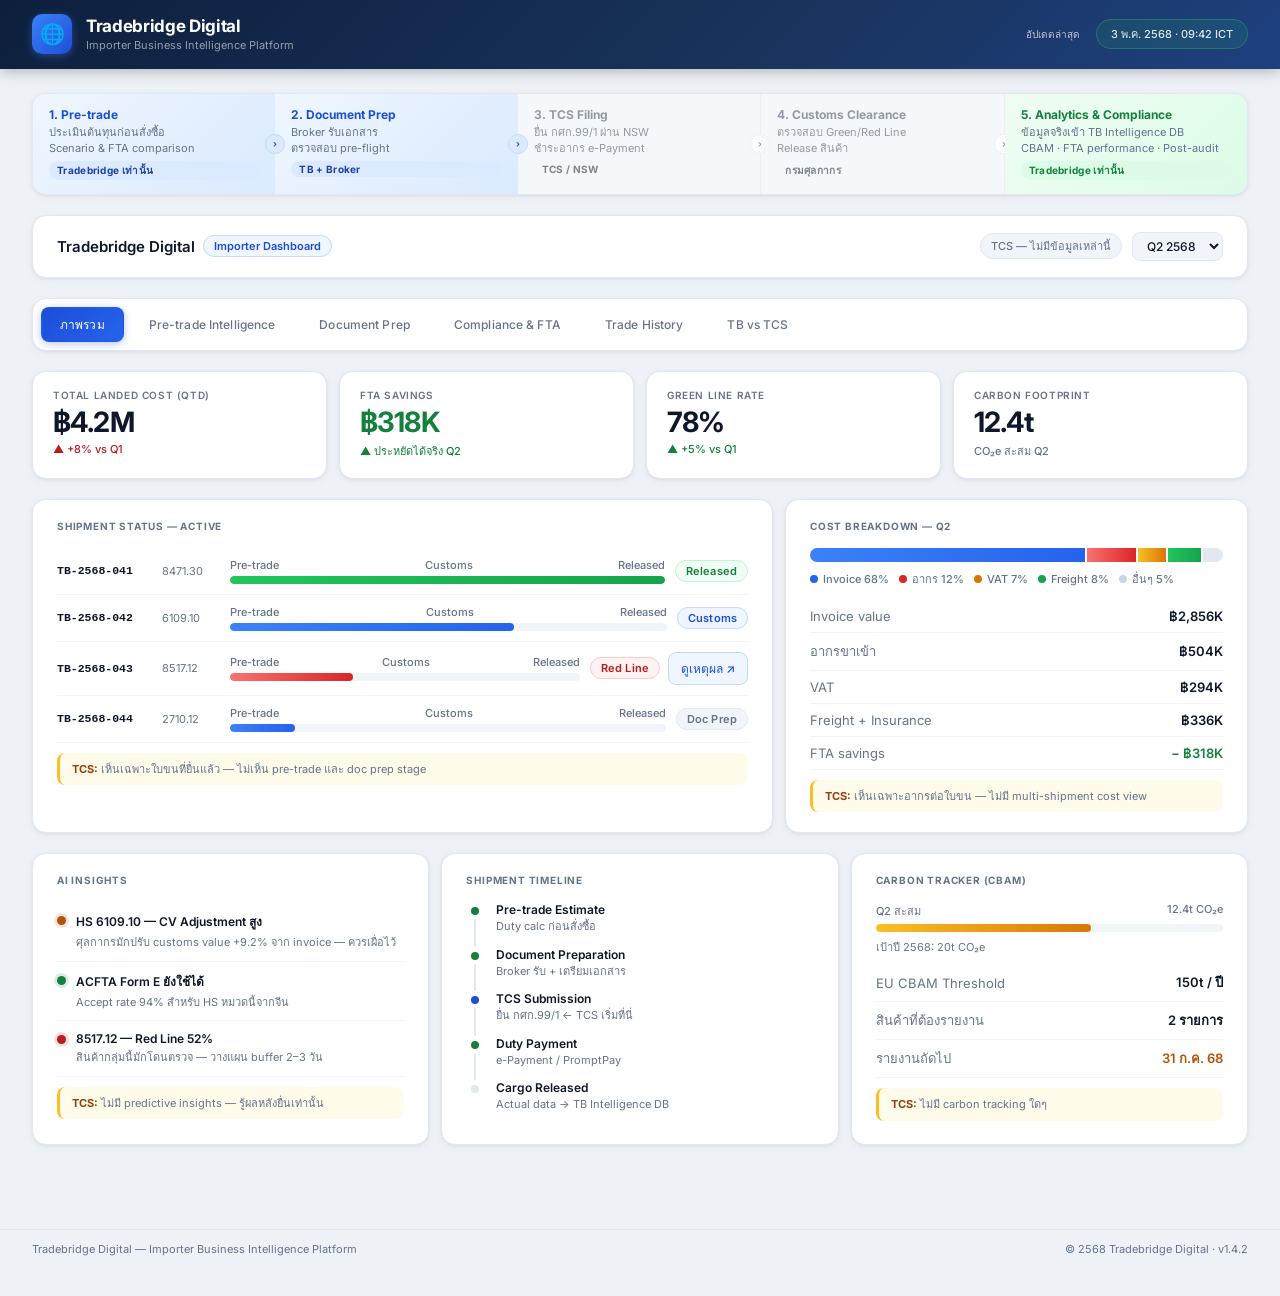
==== commit 4a1e14ea: "Add 23 history trades" ====
--- a/index.html
+++ b/index.html
@@ -81,7 +81,8 @@
   border: 1px solid rgba(255,255,255,.18);
 }
 .h-pill-demo { background: rgba(251,191,36,.15); color: #fbbf24; border-color: rgba(251,191,36,.3); }
-.h-pill-date { color: rgba(255,255,255,.65); background: rgba(255,255,255,.08); }
+.h-pill-date { color: rgba(255,255,255,.85); background: rgba(34,197,94,.12); border-color: rgba(34,197,94,.35); }
+.h-pill-sync { font-size: 10px; color: rgba(255,255,255,.7); margin-right: 6px; }
 
 /* ── Journey banner ─────────────────────────────────── */
 .jb { max-width: 1280px; margin: 1.5rem auto .25rem; padding: 0 2rem; }
@@ -346,6 +347,42 @@
 
 .bar-black { background: linear-gradient(90deg,#1e293b,#0f172a); }
 
+/* ── Trade History table ───────────────────────────── */
+.history-tbl { width: 100%; border-collapse: collapse; font-size: 12px; }
+.history-tbl th {
+  font-size: 10px;
+  text-transform: uppercase;
+  letter-spacing: .05em;
+  color: var(--txt-secondary);
+  padding: 8px 10px;
+  border-bottom: 2px solid var(--bdr-secondary);
+  white-space: nowrap;
+  text-align: left;
+  background: var(--bg-secondary);
+  position: sticky;
+  top: 0;
+  z-index: 2;
+}
+.history-tbl td { padding: 8px 10px; border-bottom: 1px solid var(--bdr-tertiary); vertical-align: middle; }
+.history-tbl tbody tr:hover td { background: var(--bg-info); cursor: pointer; }
+.history-tbl tbody tr.hidden { display: none; }
+.history-scroll { overflow: auto; max-height: 420px; border-radius: var(--r-md); border: 1px solid var(--bdr-secondary); }
+.filter-row { display: flex; gap: 10px; flex-wrap: wrap; margin-bottom: 12px; align-items: center; }
+.filter-row input[type="text"] {
+  padding: 6px 10px;
+  border: 1px solid var(--bdr-secondary);
+  border-radius: var(--r-md);
+  font-size: 12px;
+  width: 220px;
+}
+.filter-row select {
+  padding: 6px 10px;
+  border: 1px solid var(--bdr-secondary);
+  border-radius: var(--r-md);
+  font-size: 12px;
+  background: var(--bg-primary);
+}
+
 /* ── Page wrapper ───────────────────────────────────── */
 .pw { max-width: 1280px; margin: 0 auto; padding: 1rem 2rem 3rem; }
 
@@ -586,8 +623,8 @@
       </div>
     </div>
     <div class="ph-right">
-      <span class="h-pill h-pill-demo">DEMO — Committee Presentation</span>
-      <span class="h-pill h-pill-date">27 เมษายน 2568</span>
+      <span class="h-pill-sync">อัปเดตล่าสุด</span>
+      <span class="h-pill h-pill-date">3 พ.ค. 2568 · 09:42 ICT</span>
     </div>
   </div>
 </header>
@@ -652,6 +689,7 @@
     <button type="button" class="tab" onclick="switchTab('pretrade',this)">Pre-trade Intelligence</button>
     <button type="button" class="tab" onclick="switchTab('docprep',this)">Document Prep</button>
     <button type="button" class="tab" onclick="switchTab('compliance',this)">Compliance &amp; FTA</button>
+    <button type="button" class="tab" onclick="switchTab('history',this)">Trade History</button>
     <button type="button" class="tab" onclick="switchTab('vs',this)">TB vs TCS</button>
   </div>
 
@@ -838,7 +876,7 @@
         <div class="metric-sub">vs actual (247 samples)</div>
       </div>
       <div class="metric">
-        <div class="metric-label">อัตราแลกเปลี่ยน (จำลอง)</div>
+        <div class="metric-label">อัตราแลกเปลี่ยน (อ้างอิง)</div>
         <div class="metric-val" id="pt-rate-display">฿33.25</div>
         <div class="metric-sub">USD/THB · อัปเดตเมื่อวิเคราะห์</div>
       </div>
@@ -931,7 +969,7 @@
         </div>
         <div style="display:flex;gap:10px;flex-wrap:wrap;margin-top:8px">
           <button type="button" class="btn-primary" id="pt-analyze-btn" onclick="runPretradeAnalysis()">วิเคราะห์ด้วย AI</button>
-          <span style="font-size:11px;color:var(--txt-secondary);align-self:center">ประมาณ 1.5 วินาที · ข้อมูลจำลองสำหรับ Demo</span>
+          <span style="font-size:11px;color:var(--txt-secondary);align-self:center">ประมาณ 1–2 วินาที · Tradebridge Intelligence Engine</span>
         </div>
         <div class="tcs-note" style="margin-top:14px"><span>TCS:</span> ไม่มี pre-trade scenario — Tradebridge ครอบคลุมก่อนยื่นใบขน</div>
       </div>
@@ -1121,7 +1159,7 @@
         </div>
       </div>
       <button type="button" class="btn-primary" onclick="saveToTBDB()">บันทึกลง Tradebridge Intelligence DB</button>
-      <p style="font-size:11px;color:var(--txt-secondary);margin-top:10px">ข้อมูลจะถูกใช้ปรับความแม่นยำของ Pre-trade และ Red Line model (demo — ไม่มี backend)</p>
+      <p style="font-size:11px;color:var(--txt-secondary);margin-top:10px">ข้อมูลจะถูกใช้ปรับความแม่นยำของ Pre-trade และ Red Line model ผ่าน TB Intelligence DB</p>
     </div>
 
     <div class="metrics">
@@ -1202,6 +1240,106 @@
       </div>
     </div>
   </div><!-- /p-compliance -->
+
+  <!-- ── PANEL: Trade History ─────────────────────── -->
+  <div class="panel" id="p-history">
+    <div class="metrics">
+      <div class="metric">
+        <div class="metric-label">Total Shipments</div>
+        <div class="metric-val">23</div>
+        <div class="metric-sub">รายการที่เคลียร์ในระบบ</div>
+      </div>
+      <div class="metric">
+        <div class="metric-label">Total FTA Savings</div>
+        <div class="metric-val" style="color:var(--txt-success)">฿318,420</div>
+        <div class="metric-sub">สะสมจาก 23 เที่ยว</div>
+      </div>
+      <div class="metric">
+        <div class="metric-label">Avg. Estimate Accuracy</div>
+        <div class="metric-val">94.2%</div>
+        <div class="metric-sub">Pre-trade vs actual duty</div>
+      </div>
+      <div class="metric">
+        <div class="metric-label">Green Line Rate</div>
+        <div class="metric-val">78.3%</div>
+        <div class="metric-sub">18 / 23 เที่ยว</div>
+      </div>
+    </div>
+    <div class="card">
+      <div class="card-title">ประวัติการนำเข้า — ค้นหาและกรอง</div>
+      <div class="filter-row">
+        <input type="text" id="hist-search" placeholder="ค้นหา Ref / HS / สินค้า…" oninput="filterHistory()" />
+        <select id="hist-origin" onchange="filterHistory()">
+          <option value="">ทุกประเทศต้นทาง</option>
+          <option value="CN">จีน (CN)</option>
+          <option value="VN">เวียดนาม (VN)</option>
+          <option value="JP">ญี่ปุ่น (JP)</option>
+          <option value="US">สหรัฐฯ (US)</option>
+          <option value="IN">อินเดีย (IN)</option>
+          <option value="KR">เกาหลี (KR)</option>
+        </select>
+        <select id="hist-line" onchange="filterHistory()">
+          <option value="">ทุกสายตรวจ</option>
+          <option value="green">Green</option>
+          <option value="yellow">Yellow</option>
+          <option value="red">Red</option>
+          <option value="black">Black</option>
+        </select>
+        <select id="hist-status" onchange="filterHistory()">
+          <option value="">ทุกสถานะ</option>
+          <option value="released">Released</option>
+          <option value="in-transit">In-Transit</option>
+          <option value="under-review">Under Review</option>
+        </select>
+      </div>
+      <p style="font-size:11px;color:var(--txt-secondary);margin-bottom:10px">คลิกแถวเพื่อเปิด AI Assistant สรุปเที่ยวเรือนั้น</p>
+      <div class="history-scroll">
+        <table class="history-tbl">
+          <thead>
+            <tr>
+              <th>#</th>
+              <th>Shipment ID</th>
+              <th>สินค้า / HS</th>
+              <th>Origin</th>
+              <th>Incoterms</th>
+              <th>CIF (USD)</th>
+              <th>FTA</th>
+              <th>ประหยัดอากร (฿)</th>
+              <th>สายตรวจ</th>
+              <th>วันที่เคลียร์</th>
+              <th>สถานะ</th>
+            </tr>
+          </thead>
+          <tbody id="history-tbody">
+<tr data-ship="TB-2568-045" data-origin="CN" data-line="green" data-status="released" data-search="tb-2568-045 เสื้อยืด cotton 6109.10 cn acfta fob"><td>1</td><td style="font-family:monospace;font-size:11px">TB-2568-045</td><td><div style="font-weight:600">เสื้อยืด cotton</div><div style="font-size:11px;color:var(--txt-secondary)">6109.10</div></td><td>CN</td><td>FOB</td><td style="text-align:right">$19,200</td><td>ACFTA</td><td style="text-align:right;font-weight:600;color:var(--txt-success)">฿14,200</td><td><span class="tag tag-green">Green</span></td><td style="white-space:nowrap">2026-04-28</td><td><span class="tag tag-green">Released</span></td></tr>
+<tr data-ship="TB-2568-044" data-origin="CN" data-line="green" data-status="released" data-search="tb-2568-044 แล็ปท็อป 8471.30 cn acfta cif"><td>2</td><td style="font-family:monospace;font-size:11px">TB-2568-044</td><td><div style="font-weight:600">แล็ปท็อป</div><div style="font-size:11px;color:var(--txt-secondary)">8471.30</div></td><td>CN</td><td>CIF</td><td style="text-align:right">$58,800</td><td>ACFTA</td><td style="text-align:right;font-weight:600;color:var(--txt-success)">—</td><td><span class="tag tag-green">Green</span></td><td style="white-space:nowrap">2026-04-26</td><td><span class="tag tag-green">Released</span></td></tr>
+<tr data-ship="TB-2568-043" data-origin="CN" data-line="red" data-status="under-review" data-search="tb-2568-043 สมาร์ทโฟน 8517.12 cn acfta fob"><td>3</td><td style="font-family:monospace;font-size:11px">TB-2568-043</td><td><div style="font-weight:600">สมาร์ทโฟน</div><div style="font-size:11px;color:var(--txt-secondary)">8517.12</div></td><td>CN</td><td>FOB</td><td style="text-align:right">$72,000</td><td>ACFTA</td><td style="text-align:right;font-weight:600;color:var(--txt-success)">฿8,900</td><td><span class="tag tag-red">Red</span></td><td style="white-space:nowrap">2026-04-22</td><td><span class="tag tag-warn">Under Review</span></td></tr>
+<tr data-ship="TB-2568-042" data-origin="VN" data-line="green" data-status="released" data-search="tb-2568-042 เสื้อสปอร์ต 6109.10 vn afta cfr"><td>4</td><td style="font-family:monospace;font-size:11px">TB-2568-042</td><td><div style="font-weight:600">เสื้อสปอร์ต</div><div style="font-size:11px;color:var(--txt-secondary)">6109.10</div></td><td>VN</td><td>CFR</td><td style="text-align:right">$22,400</td><td>AFTA</td><td style="text-align:right;font-weight:600;color:var(--txt-success)">฿16,800</td><td><span class="tag tag-green">Green</span></td><td style="white-space:nowrap">2026-04-20</td><td><span class="tag tag-green">Released</span></td></tr>
+<tr data-ship="TB-2568-041" data-origin="JP" data-line="green" data-status="released" data-search="tb-2568-041 เครื่องปั่นอุตสาหกรรม 8479.89 jp rcep cif"><td>5</td><td style="font-family:monospace;font-size:11px">TB-2568-041</td><td><div style="font-weight:600">เครื่องปั่นอุตสาหกรรม</div><div style="font-size:11px;color:var(--txt-secondary)">8479.89</div></td><td>JP</td><td>CIF</td><td style="text-align:right">$9,400</td><td>RCEP</td><td style="text-align:right;font-weight:600;color:var(--txt-success)">฿2,100</td><td><span class="tag tag-green">Green</span></td><td style="white-space:nowrap">2026-04-18</td><td><span class="tag tag-green">Released</span></td></tr>
+<tr data-ship="TB-2568-040" data-origin="CN" data-line="yellow" data-status="released" data-search="tb-2568-040 น้ำมันดีเซล 2710.12 cn mfn cif"><td>6</td><td style="font-family:monospace;font-size:11px">TB-2568-040</td><td><div style="font-weight:600">น้ำมันดีเซล</div><div style="font-size:11px;color:var(--txt-secondary)">2710.12</div></td><td>CN</td><td>CIF</td><td style="text-align:right">$185,000</td><td>MFN</td><td style="text-align:right;font-weight:600;color:var(--txt-success)">—</td><td><span class="tag tag-warn">Yellow</span></td><td style="white-space:nowrap">2026-04-15</td><td><span class="tag tag-green">Released</span></td></tr>
+<tr data-ship="TB-2568-039" data-origin="VN" data-line="green" data-status="released" data-search="tb-2568-039 เสื้อโปโล 6109.10 vn afta fob"><td>7</td><td style="font-family:monospace;font-size:11px">TB-2568-039</td><td><div style="font-weight:600">เสื้อโปโล</div><div style="font-size:11px;color:var(--txt-secondary)">6109.10</div></td><td>VN</td><td>FOB</td><td style="text-align:right">$8,800</td><td>AFTA</td><td style="text-align:right;font-weight:600;color:var(--txt-success)">฿9,200</td><td><span class="tag tag-green">Green</span></td><td style="white-space:nowrap">2026-04-12</td><td><span class="tag tag-green">Released</span></td></tr>
+<tr data-ship="TB-2568-038" data-origin="CN" data-line="green" data-status="released" data-search="tb-2568-038 พัดลมอุตสาหกรรม 8414.51 cn acfta exw"><td>8</td><td style="font-family:monospace;font-size:11px">TB-2568-038</td><td><div style="font-weight:600">พัดลมอุตสาหกรรม</div><div style="font-size:11px;color:var(--txt-secondary)">8414.51</div></td><td>CN</td><td>EXW</td><td style="text-align:right">$3,200</td><td>ACFTA</td><td style="text-align:right;font-weight:600;color:var(--txt-success)">฿480</td><td><span class="tag tag-green">Green</span></td><td style="white-space:nowrap">2026-04-10</td><td><span class="tag tag-green">Released</span></td></tr>
+<tr data-ship="TB-2568-037" data-origin="JP" data-line="green" data-status="released" data-search="tb-2568-037 แบตเตอรี่ลิเธียม 8507.60 jp rcep cif"><td>9</td><td style="font-family:monospace;font-size:11px">TB-2568-037</td><td><div style="font-weight:600">แบตเตอรี่ลิเธียม</div><div style="font-size:11px;color:var(--txt-secondary)">8507.60</div></td><td>JP</td><td>CIF</td><td style="text-align:right">$41,000</td><td>RCEP</td><td style="text-align:right;font-weight:600;color:var(--txt-success)">฿6,200</td><td><span class="tag tag-green">Green</span></td><td style="white-space:nowrap">2026-04-08</td><td><span class="tag tag-green">Released</span></td></tr>
+<tr data-ship="TB-2568-036" data-origin="US" data-line="red" data-status="released" data-search="tb-2568-036 ชิ้นส่วนรถยนต์ 8708.99 us mfn fob"><td>10</td><td style="font-family:monospace;font-size:11px">TB-2568-036</td><td><div style="font-weight:600">ชิ้นส่วนรถยนต์</div><div style="font-size:11px;color:var(--txt-secondary)">8708.99</div></td><td>US</td><td>FOB</td><td style="text-align:right">$15,000</td><td>MFN</td><td style="text-align:right;font-weight:600;color:var(--txt-success)">฿4,500</td><td><span class="tag tag-red">Red</span></td><td style="white-space:nowrap">2026-04-05</td><td><span class="tag tag-green">Released</span></td></tr>
+<tr data-ship="TB-2568-035" data-origin="CN" data-line="green" data-status="released" data-search="tb-2568-035 กล้อง cctv 8525.80 cn acfta cif"><td>11</td><td style="font-family:monospace;font-size:11px">TB-2568-035</td><td><div style="font-weight:600">กล้อง CCTV</div><div style="font-size:11px;color:var(--txt-secondary)">8525.80</div></td><td>CN</td><td>CIF</td><td style="text-align:right">$8,200</td><td>ACFTA</td><td style="text-align:right;font-weight:600;color:var(--txt-success)">—</td><td><span class="tag tag-green">Green</span></td><td style="white-space:nowrap">2026-04-03</td><td><span class="tag tag-green">Released</span></td></tr>
+<tr data-ship="TB-2568-034" data-origin="VN" data-line="green" data-status="released" data-search="tb-2568-034 หลอด led 8539.90 vn afta cfr"><td>12</td><td style="font-family:monospace;font-size:11px">TB-2568-034</td><td><div style="font-weight:600">หลอด LED</div><div style="font-size:11px;color:var(--txt-secondary)">8539.90</div></td><td>VN</td><td>CFR</td><td style="text-align:right">$5,100</td><td>AFTA</td><td style="text-align:right;font-weight:600;color:var(--txt-success)">฿800</td><td><span class="tag tag-green">Green</span></td><td style="white-space:nowrap">2026-04-01</td><td><span class="tag tag-green">Released</span></td></tr>
+<tr data-ship="TB-2568-033" data-origin="CN" data-line="green" data-status="released" data-search="tb-2568-033 ชุดชั้นใน 6212.10 cn acfta fob"><td>13</td><td style="font-family:monospace;font-size:11px">TB-2568-033</td><td><div style="font-weight:600">ชุดชั้นใน</div><div style="font-size:11px;color:var(--txt-secondary)">6212.10</div></td><td>CN</td><td>FOB</td><td style="text-align:right">$12,000</td><td>ACFTA</td><td style="text-align:right;font-weight:600;color:var(--txt-success)">฿15,600</td><td><span class="tag tag-green">Green</span></td><td style="white-space:nowrap">2026-03-28</td><td><span class="tag tag-green">Released</span></td></tr>
+<tr data-ship="TB-2568-032" data-origin="JP" data-line="green" data-status="released" data-search="tb-2568-032 เครื่องพิมพ์เลเซอร์ 8443.32 jp rcep ddp"><td>14</td><td style="font-family:monospace;font-size:11px">TB-2568-032</td><td><div style="font-weight:600">เครื่องพิมพ์เลเซอร์</div><div style="font-size:11px;color:var(--txt-secondary)">8443.32</div></td><td>JP</td><td>DDP</td><td style="text-align:right">$6,400</td><td>RCEP</td><td style="text-align:right;font-weight:600;color:var(--txt-success)">—</td><td><span class="tag tag-green">Green</span></td><td style="white-space:nowrap">2026-03-25</td><td><span class="tag tag-green">Released</span></td></tr>
+<tr data-ship="TB-2568-031" data-origin="CN" data-line="yellow" data-status="released" data-search="tb-2568-031 เสื้อกันหนาว 6110.30 cn acfta cif"><td>15</td><td style="font-family:monospace;font-size:11px">TB-2568-031</td><td><div style="font-weight:600">เสื้อกันหนาว</div><div style="font-size:11px;color:var(--txt-secondary)">6110.30</div></td><td>CN</td><td>CIF</td><td style="text-align:right">$28,000</td><td>ACFTA</td><td style="text-align:right;font-weight:600;color:var(--txt-success)">฿19,800</td><td><span class="tag tag-warn">Yellow</span></td><td style="white-space:nowrap">2026-03-22</td><td><span class="tag tag-green">Released</span></td></tr>
+<tr data-ship="TB-2568-030" data-origin="CN" data-line="green" data-status="in-transit" data-search="tb-2568-030 สาย usb / type-c 8544.42 cn acfta fob"><td>16</td><td style="font-family:monospace;font-size:11px">TB-2568-030</td><td><div style="font-weight:600">สาย USB / Type-C</div><div style="font-size:11px;color:var(--txt-secondary)">8544.42</div></td><td>CN</td><td>FOB</td><td style="text-align:right">$2,100</td><td>ACFTA</td><td style="text-align:right;font-weight:600;color:var(--txt-success)">฿120</td><td><span class="tag tag-green">Green</span></td><td style="white-space:nowrap">2026-03-20</td><td><span class="tag tag-info">In-Transit</span></td></tr>
+<tr data-ship="TB-2568-029" data-origin="VN" data-line="green" data-status="released" data-search="tb-2568-029 เครื่องปรับอากาศ 8415.10 vn afta cif"><td>17</td><td style="font-family:monospace;font-size:11px">TB-2568-029</td><td><div style="font-weight:600">เครื่องปรับอากาศ</div><div style="font-size:11px;color:var(--txt-secondary)">8415.10</div></td><td>VN</td><td>CIF</td><td style="text-align:right">$89,000</td><td>AFTA</td><td style="text-align:right;font-weight:600;color:var(--txt-success)">฿12,400</td><td><span class="tag tag-green">Green</span></td><td style="white-space:nowrap">2026-03-18</td><td><span class="tag tag-green">Released</span></td></tr>
+<tr data-ship="TB-2568-028" data-origin="CN" data-line="black" data-status="released" data-search="tb-2568-028 ของเล่นรถบังคับ 9503.00 cn acfta cif"><td>18</td><td style="font-family:monospace;font-size:11px">TB-2568-028</td><td><div style="font-weight:600">ของเล่นรถบังคับ</div><div style="font-size:11px;color:var(--txt-secondary)">9503.00</div></td><td>CN</td><td>CIF</td><td style="text-align:right">$4,500</td><td>ACFTA</td><td style="text-align:right;font-weight:600;color:var(--txt-success)">—</td><td><span class="tag tag-gray">Black</span></td><td style="white-space:nowrap">2026-03-15</td><td><span class="tag tag-green">Released</span></td></tr>
+<tr data-ship="TB-2568-027" data-origin="CN" data-line="green" data-status="released" data-search="tb-2568-027 เหล็กเส้น 7214.20 cn acfta cfr"><td>19</td><td style="font-family:monospace;font-size:11px">TB-2568-027</td><td><div style="font-weight:600">เหล็กเส้น</div><div style="font-size:11px;color:var(--txt-secondary)">7214.20</div></td><td>CN</td><td>CFR</td><td style="text-align:right">$120,000</td><td>ACFTA</td><td style="text-align:right;font-weight:600;color:var(--txt-success)">—</td><td><span class="tag tag-green">Green</span></td><td style="white-space:nowrap">2026-03-12</td><td><span class="tag tag-green">Released</span></td></tr>
+<tr data-ship="TB-2568-026" data-origin="IN" data-line="green" data-status="released" data-search="tb-2568-026 ยาเม็ด 3004.90 in mfn cif"><td>20</td><td style="font-family:monospace;font-size:11px">TB-2568-026</td><td><div style="font-weight:600">ยาเม็ด</div><div style="font-size:11px;color:var(--txt-secondary)">3004.90</div></td><td>IN</td><td>CIF</td><td style="text-align:right">$22,000</td><td>MFN</td><td style="text-align:right;font-weight:600;color:var(--txt-success)">฿8,800</td><td><span class="tag tag-green">Green</span></td><td style="white-space:nowrap">2026-03-10</td><td><span class="tag tag-green">Released</span></td></tr>
+<tr data-ship="TB-2568-025" data-origin="VN" data-line="green" data-status="released" data-search="tb-2568-025 กาแฟสำเร็จรูป 2101.12 vn afta fob"><td>21</td><td style="font-family:monospace;font-size:11px">TB-2568-025</td><td><div style="font-weight:600">กาแฟสำเร็จรูป</div><div style="font-size:11px;color:var(--txt-secondary)">2101.12</div></td><td>VN</td><td>FOB</td><td style="text-align:right">$4,800</td><td>AFTA</td><td style="text-align:right;font-weight:600;color:var(--txt-success)">฿600</td><td><span class="tag tag-green">Green</span></td><td style="white-space:nowrap">2026-03-08</td><td><span class="tag tag-green">Released</span></td></tr>
+<tr data-ship="TB-2568-024" data-origin="KR" data-line="green" data-status="released" data-search="tb-2568-024 จอมอนิเตอร์ 8528.52 kr rcep cif"><td>22</td><td style="font-family:monospace;font-size:11px">TB-2568-024</td><td><div style="font-weight:600">จอมอนิเตอร์</div><div style="font-size:11px;color:var(--txt-secondary)">8528.52</div></td><td>KR</td><td>CIF</td><td style="text-align:right">$18,000</td><td>RCEP</td><td style="text-align:right;font-weight:600;color:var(--txt-success)">฿3,400</td><td><span class="tag tag-green">Green</span></td><td style="white-space:nowrap">2026-03-05</td><td><span class="tag tag-green">Released</span></td></tr>
+<tr data-ship="TB-2568-023" data-origin="CN" data-line="green" data-status="in-transit" data-search="tb-2568-023 เฟอร์นิเจอร์ไม้ 9403.60 cn acfta cif"><td>23</td><td style="font-family:monospace;font-size:11px">TB-2568-023</td><td><div style="font-weight:600">เฟอร์นิเจอร์ไม้</div><div style="font-size:11px;color:var(--txt-secondary)">9403.60</div></td><td>CN</td><td>CIF</td><td style="text-align:right">$22,000</td><td>ACFTA</td><td style="text-align:right;font-weight:600;color:var(--txt-success)">฿9,200</td><td><span class="tag tag-green">Green</span></td><td style="white-space:nowrap">2026-03-02</td><td><span class="tag tag-info">In-Transit</span></td></tr>
+
+          </tbody>
+        </table>
+      </div>
+    </div>
+  </div><!-- /p-history -->
 
   <!-- ── PANEL: TB vs TCS ──────────────────────────── -->
   <div class="panel" id="p-vs">
@@ -1278,7 +1416,7 @@
 <!-- ══ Footer ════════════════════════════════════════════ -->
 <footer class="pf">
   <span>Tradebridge Digital — Importer Business Intelligence Platform</span>
-  <span>COMMITTEE DEMO · 27 เมษายน 2568 · Confidential</span>
+  <span>© 2568 Tradebridge Digital · v1.4.2</span>
 </footer>
 
 <script>
@@ -1397,7 +1535,7 @@
       if (s.indexOf(PT_HS[i].q) !== -1 || PT_HS[i].name.toLowerCase().indexOf(s) !== -1)
         return { hs: PT_HS[i].hs, name: PT_HS[i].name, alts: [{ hs: PT_HS[i].hs, conf: PT_HS[i].conf }, { hs: PT_HS[i].hs.replace(/\d$/, '1'), conf: 68 }] };
     }
-    return { hs: '6109.10.00', name: 'เสื้อผ้า (default demo)', alts: [{ hs: '6109.10.00', conf: 88 }, { hs: '6109.90.00', conf: 62 }] };
+    return { hs: '6109.10.00', name: 'เสื้อผ้า (ค่าเริ่มต้นระบบ)', alts: [{ hs: '6109.10.00', conf: 88 }, { hs: '6109.90.00', conf: 62 }] };
   }
 
   window.runPretradeAnalysis = function () {
@@ -1629,7 +1767,34 @@
     setTimeout(function () { ban.classList.remove('on'); }, 8000);
   };
 
+  window.filterHistory = function () {
+    var q = (document.getElementById('hist-search') && document.getElementById('hist-search').value || '').toLowerCase().trim();
+    var o = document.getElementById('hist-origin') && document.getElementById('hist-origin').value;
+    var l = document.getElementById('hist-line') && document.getElementById('hist-line').value;
+    var s = document.getElementById('hist-status') && document.getElementById('hist-status').value;
+    var tb = document.getElementById('history-tbody');
+    if (!tb) return;
+    tb.querySelectorAll('tr').forEach(function (tr) {
+      var ok = true;
+      var ds = (tr.getAttribute('data-search') || '').toLowerCase();
+      if (q && ds.indexOf(q) === -1) ok = false;
+      if (o && tr.getAttribute('data-origin') !== o) ok = false;
+      if (l && tr.getAttribute('data-line') !== l) ok = false;
+      if (s && tr.getAttribute('data-status') !== s) ok = false;
+      tr.classList.toggle('hidden', !ok);
+    });
+  };
+
   document.addEventListener('DOMContentLoaded', function () {
+    var ht = document.getElementById('history-tbody');
+    if (ht) {
+      ht.addEventListener('click', function (e) {
+        var tr = e.target.closest && e.target.closest('tr[data-ship]');
+        if (!tr) return;
+        var sid = tr.getAttribute('data-ship');
+        sendPrompt('สรุป shipment ' + sid + ' — FTA, สายตรวจ, variance ต่อ Pre-trade, และขั้นตอนถัดไป');
+      });
+    }
     document.querySelectorAll('.upload-zone').forEach(function (z) {
       z.addEventListener('dragover', function (e) { e.preventDefault(); z.classList.add('drag'); });
       z.addEventListener('dragleave', function () { z.classList.remove('drag'); });
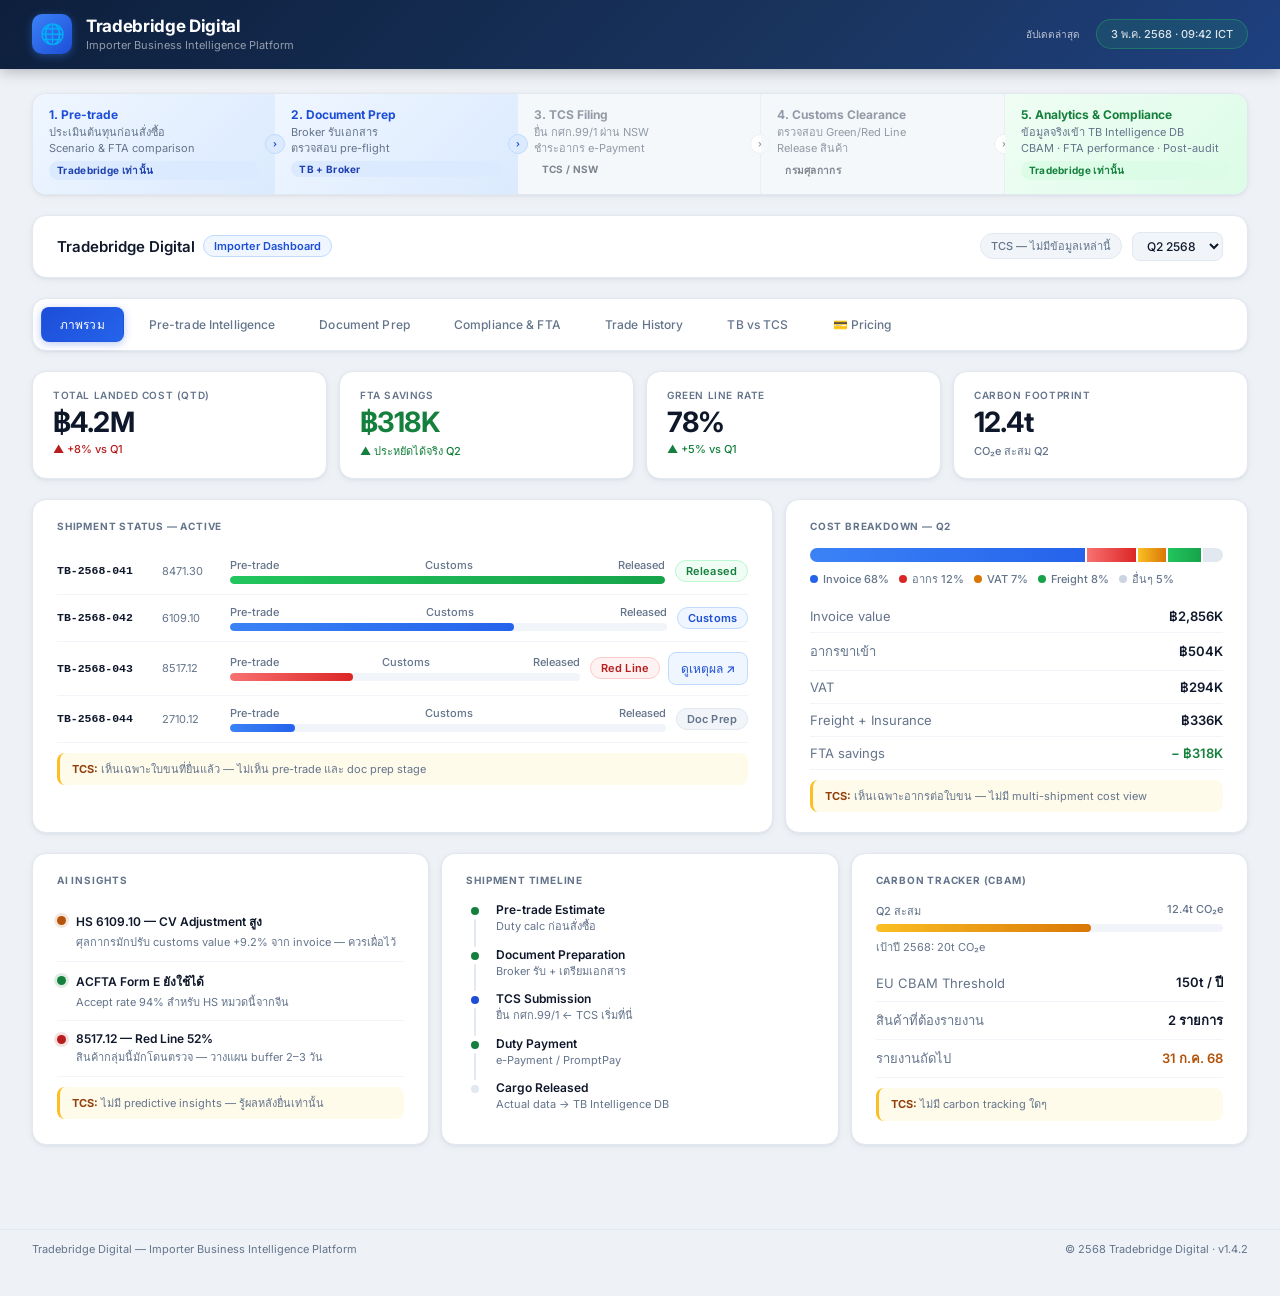
==== commit 57f2e181: "Add: pricing section" ====
--- a/index.html
+++ b/index.html
@@ -608,6 +608,263 @@
   font-size: 11px; color: var(--txt-secondary);
   border-top: 1px solid var(--bdr-secondary); margin-top: 1rem;
 }
+
+/* ── Pricing Panel ──────────────────────────────────── */
+.pr-hero {
+  background: linear-gradient(135deg, #0d1f3c 0%, #1a3560 60%, #1e4080 100%);
+  border-radius: var(--r-lg);
+  padding: 2.5rem 2rem 2rem;
+  text-align: center;
+  margin-bottom: 1.5rem;
+  position: relative;
+  overflow: hidden;
+  box-shadow: 0 8px 32px rgba(13,31,60,.35);
+}
+.pr-hero::before {
+  content: '';
+  position: absolute; inset: 0;
+  background: radial-gradient(ellipse at 70% 20%, rgba(59,130,246,.18), transparent 60%),
+              radial-gradient(ellipse at 20% 80%, rgba(16,185,129,.10), transparent 50%);
+  pointer-events: none;
+}
+.pr-eyebrow {
+  font-size: 11px; font-weight: 600; letter-spacing: .12em;
+  color: rgba(251,191,36,.85); text-transform: uppercase;
+  margin-bottom: .6rem;
+}
+.pr-title {
+  font-size: 26px; font-weight: 700; color: #fff;
+  letter-spacing: -.025em; margin-bottom: .5rem;
+}
+.pr-sub {
+  font-size: 13px; color: rgba(255,255,255,.65);
+  margin-bottom: 1.5rem;
+}
+.pr-pilot-pill {
+  display: inline-flex; align-items: center; gap: 7px;
+  font-size: 12px; font-weight: 500;
+  background: rgba(251,191,36,.15); color: #fbbf24;
+  border: 1px solid rgba(251,191,36,.3);
+  border-radius: 999px; padding: 6px 16px;
+}
+.pr-grid {
+  display: grid; grid-template-columns: 1fr 1fr; gap: 16px;
+  margin-bottom: 1.25rem;
+}
+.pr-card {
+  background: var(--bg-primary);
+  border: 1px solid var(--bdr-secondary);
+  border-radius: var(--r-lg);
+  padding: 1.75rem;
+  box-shadow: var(--shadow-card);
+  transition: box-shadow .2s, transform .15s;
+  position: relative;
+}
+.pr-card:hover { box-shadow: 0 6px 28px rgba(15,23,42,.12); transform: translateY(-1px); }
+.pr-card.pr-featured {
+  border: 2px solid #2563eb;
+  box-shadow: 0 4px 24px rgba(29,78,216,.16);
+}
+.pr-rec-badge {
+  position: absolute; top: -1px; right: 20px;
+  background: linear-gradient(135deg, #1d4ed8, #2563eb);
+  color: #fff; font-size: 10px; font-weight: 600;
+  padding: 4px 12px; border-radius: 0 0 8px 8px;
+  letter-spacing: .04em;
+}
+.pr-badge {
+  display: inline-block; font-size: 11px; font-weight: 600;
+  padding: 3px 10px; border-radius: 999px; margin-bottom: .85rem;
+}
+.pr-badge-blue { background: var(--bg-info); color: var(--txt-info); border: 1px solid var(--bdr-info); }
+.pr-badge-teal { background: #e6faf4; color: #0f7a5f; border: 1px solid #a7f3d0; }
+.pr-plan-icon {
+  width: 42px; height: 42px; border-radius: var(--r-md);
+  display: flex; align-items: center; justify-content: center;
+  margin-bottom: .85rem;
+}
+.pr-icon-blue { background: var(--bg-info); }
+.pr-icon-teal { background: #e6faf4; }
+.pr-plan-name { font-size: 18px; font-weight: 700; color: var(--txt-primary); margin-bottom: .2rem; }
+.pr-plan-target { font-size: 12px; color: var(--txt-secondary); margin-bottom: 1.1rem; line-height: 1.45; }
+.pr-price-row { display: flex; align-items: baseline; gap: 5px; margin-bottom: .2rem; }
+.pr-price-main {
+  font-size: 34px; font-weight: 700;
+  color: var(--txt-primary); letter-spacing: -.03em;
+}
+.pr-price-unit { font-size: 14px; color: var(--txt-secondary); }
+.pr-price-per { font-size: 12px; color: var(--txt-secondary); margin-bottom: 1.1rem; }
+.pr-divider { border: none; border-top: 1px solid var(--bdr-tertiary); margin: 1rem 0; }
+.pr-feat-label {
+  font-size: 10px; font-weight: 700; color: var(--txt-secondary);
+  letter-spacing: .08em; text-transform: uppercase; margin-bottom: .55rem;
+}
+.pr-feat-item {
+  display: flex; align-items: flex-start; gap: 9px;
+  padding: 6px 0; font-size: 13px; color: var(--txt-primary); line-height: 1.4;
+  border-bottom: 1px solid var(--bdr-tertiary);
+}
+.pr-feat-item:last-of-type { border-bottom: none; }
+.pr-feat-icon { width: 16px; height: 16px; flex-shrink: 0; margin-top: 2px; }
+.pr-feat-icon-blue { color: var(--txt-info); }
+.pr-feat-icon-teal { color: #0f7a5f; }
+.pr-feat-icon-dash { color: var(--txt-secondary); opacity: .55; }
+.pr-feat-sub { font-size: 11px; color: var(--txt-secondary); margin-top: 2px; }
+.pr-discount-pill {
+  display: inline-block; font-size: 10px; font-weight: 600;
+  padding: 1px 7px; border-radius: 999px;
+  background: #e6faf4; color: #0f7a5f; margin-left: 5px;
+}
+.pr-cta {
+  display: block; width: 100%; padding: 11px;
+  border-radius: var(--r-md); font-size: 13px; font-weight: 600;
+  text-align: center; cursor: pointer; margin-top: 1.4rem;
+  transition: all .15s;
+}
+.pr-cta-outline {
+  background: transparent; color: var(--txt-primary);
+  border: 1.5px solid var(--bdr-secondary);
+}
+.pr-cta-outline:hover { background: var(--bg-secondary); border-color: var(--bdr-secondary); }
+.pr-cta-primary {
+  background: linear-gradient(135deg, #1d4ed8, #2563eb);
+  color: #fff; border: none;
+  box-shadow: 0 2px 10px rgba(29,78,216,.3);
+}
+.pr-cta-primary:hover { box-shadow: 0 4px 18px rgba(29,78,216,.45); transform: translateY(-1px); }
+
+/* Addon card */
+.pr-addon {
+  background: var(--bg-secondary);
+  border: 1px solid var(--bdr-secondary);
+  border-radius: var(--r-lg);
+  padding: 1.25rem 1.5rem;
+  margin-bottom: 1.25rem;
+  box-shadow: var(--shadow-card);
+}
+.pr-addon-row { display: flex; justify-content: space-between; align-items: center; gap: 16px; }
+.pr-addon-name { font-size: 14px; font-weight: 700; color: var(--txt-primary); margin-bottom: 4px; }
+.pr-addon-desc { font-size: 12px; color: var(--txt-secondary); line-height: 1.55; }
+.pr-addon-amount { font-size: 22px; font-weight: 700; color: var(--txt-primary); text-align: right; }
+.pr-addon-unit { font-size: 12px; color: var(--txt-secondary); text-align: right; }
+.pr-addon-note { font-size: 11px; color: var(--txt-secondary); margin-top: 3px; text-align: right; }
+
+/* ROI Calculator */
+.pr-roi {
+  background: var(--bg-primary);
+  border: 1px solid var(--bdr-secondary);
+  border-radius: var(--r-lg);
+  padding: 1.5rem;
+  margin-bottom: 1.25rem;
+  box-shadow: var(--shadow-card);
+}
+.pr-roi-title {
+  font-size: 13px; font-weight: 700; color: var(--txt-primary);
+  margin-bottom: .25rem;
+}
+.pr-roi-sub { font-size: 11px; color: var(--txt-secondary); margin-bottom: 1.25rem; }
+.pr-slider-row {
+  display: flex; align-items: center; gap: 12px; margin-bottom: .85rem;
+}
+.pr-slider-label { font-size: 12px; color: var(--txt-secondary); min-width: 140px; }
+.pr-slider-val { font-size: 13px; font-weight: 600; min-width: 80px; text-align: right; color: var(--txt-primary); }
+.pr-slider-row input[type="range"] {
+  flex: 1; accent-color: #2563eb; cursor: pointer;
+}
+.pr-roi-metrics {
+  display: grid; grid-template-columns: 1fr 1fr; gap: 12px; margin-bottom: 1rem;
+}
+.pr-roi-met {
+  background: var(--bg-secondary); border-radius: var(--r-md);
+  padding: .85rem 1rem; border: 1px solid var(--bdr-tertiary);
+}
+.pr-roi-met-label { font-size: 10px; text-transform: uppercase; letter-spacing: .06em; color: var(--txt-secondary); margin-bottom: 5px; }
+.pr-roi-met-val { font-size: 22px; font-weight: 700; letter-spacing: -.02em; color: var(--txt-primary); }
+.pr-roi-met-sub { font-size: 11px; color: var(--txt-secondary); margin-top: 2px; }
+.pr-result-row {
+  display: flex; justify-content: space-between; align-items: center;
+  padding: 7px 0; border-bottom: 1px solid var(--bdr-tertiary); font-size: 12px;
+}
+.pr-result-row:last-child { border-bottom: none; }
+.pr-result-label { color: var(--txt-secondary); }
+.pr-result-val { font-weight: 700; }
+.pr-result-val-blue { color: var(--txt-info); }
+.pr-result-val-green { color: var(--txt-success); }
+.pr-result-total {
+  background: var(--bg-secondary); margin: 0 -1.5rem;
+  padding: 8px 1.5rem; border-top: 1px solid var(--bdr-secondary);
+  border-bottom: 1px solid var(--bdr-secondary);
+}
+
+/* Comparison table */
+.pr-section-lbl {
+  font-size: 10px; font-weight: 700; text-transform: uppercase;
+  letter-spacing: .08em; color: var(--txt-secondary); margin: 1.5rem 0 .65rem;
+}
+.pr-compare {
+  background: var(--bg-primary);
+  border: 1px solid var(--bdr-secondary);
+  border-radius: var(--r-lg); overflow: hidden;
+  box-shadow: var(--shadow-card); margin-bottom: 1.5rem;
+}
+.pr-cmp-hdr {
+  display: grid; grid-template-columns: 2fr 1fr 1fr;
+  background: linear-gradient(135deg, #0d1f3c, #1a3560);
+  padding: .75rem 1.25rem;
+}
+.pr-cmp-hdr-cell {
+  font-size: 11px; font-weight: 600; color: rgba(255,255,255,.75);
+  text-align: center;
+}
+.pr-cmp-hdr-cell:first-child { text-align: left; color: rgba(255,255,255,.55); }
+.pr-cmp-row {
+  display: grid; grid-template-columns: 2fr 1fr 1fr;
+  padding: .65rem 1.25rem; border-top: 1px solid var(--bdr-tertiary);
+  align-items: center; font-size: 12px;
+}
+.pr-cmp-row:nth-child(even) { background: var(--bg-secondary); }
+.pr-cmp-feat { color: var(--txt-primary); }
+.pr-cmp-feat small { display: block; font-size: 10px; color: var(--txt-secondary); margin-top: 1px; }
+.pr-cmp-cell { text-align: center; }
+.pill-y { display: inline-block; font-size: 10px; font-weight: 600; padding: 2px 9px; border-radius: 999px; background: var(--bg-success); color: var(--txt-success); border: 1px solid var(--bdr-success); }
+.pill-n { display: inline-block; font-size: 10px; font-weight: 500; padding: 2px 9px; border-radius: 999px; background: var(--bg-secondary); color: var(--txt-secondary); border: 1px solid var(--bdr-secondary); }
+.pill-a { display: inline-block; font-size: 10px; font-weight: 600; padding: 2px 9px; border-radius: 999px; background: var(--bg-info); color: var(--txt-info); border: 1px solid var(--bdr-info); }
+
+/* FAQ strip */
+.pr-faq { margin-bottom: 1.25rem; }
+.pr-faq-item {
+  background: var(--bg-primary); border: 1px solid var(--bdr-secondary);
+  border-radius: var(--r-md); margin-bottom: 8px; overflow: hidden;
+  box-shadow: var(--shadow-card);
+}
+.pr-faq-q {
+  display: flex; justify-content: space-between; align-items: center;
+  padding: .85rem 1.25rem; cursor: pointer; font-size: 13px; font-weight: 600;
+  color: var(--txt-primary); user-select: none;
+  transition: background .15s;
+}
+.pr-faq-q:hover { background: var(--bg-secondary); }
+.pr-faq-q .pr-faq-arrow { color: var(--txt-secondary); font-size: 16px; transition: transform .2s; }
+.pr-faq-item.open .pr-faq-arrow { transform: rotate(180deg); }
+.pr-faq-a {
+  display: none; padding: 0 1.25rem 1rem;
+  font-size: 12px; color: var(--txt-secondary); line-height: 1.6;
+}
+.pr-faq-item.open .pr-faq-a { display: block; }
+
+/* Trust badges */
+.pr-trust {
+  display: flex; align-items: center; justify-content: center; gap: 24px;
+  flex-wrap: wrap; padding: 1.25rem;
+  background: var(--bg-primary); border: 1px solid var(--bdr-secondary);
+  border-radius: var(--r-lg); margin-bottom: 1.25rem;
+  box-shadow: var(--shadow-card);
+}
+.pr-trust-item {
+  display: flex; align-items: center; gap: 8px;
+  font-size: 12px; font-weight: 600; color: var(--txt-secondary);
+}
+.pr-trust-icon { font-size: 18px; }
 </style>
 </head>
 <body>
@@ -691,6 +948,7 @@
     <button type="button" class="tab" onclick="switchTab('compliance',this)">Compliance &amp; FTA</button>
     <button type="button" class="tab" onclick="switchTab('history',this)">Trade History</button>
     <button type="button" class="tab" onclick="switchTab('vs',this)">TB vs TCS</button>
+    <button type="button" class="tab" onclick="switchTab('pricing',this)">💳 Pricing</button>
   </div>
 
   <!-- ── PANEL: ภาพรวม ─────────────────────────────── -->
@@ -1392,6 +1650,212 @@
     </div>
   </div><!-- /p-vs -->
 
+  <!-- ── PANEL: Pricing ─────────────────────────────── -->
+  <div class="panel" id="p-pricing">
+
+    <!-- Hero -->
+    <div class="pr-hero">
+      <div class="pr-eyebrow">Tradebridge Digital — Pricing</div>
+      <h2 class="pr-title">เลือกแผนที่เหมาะกับธุรกิจของคุณ</h2>
+      <p class="pr-sub">ครอบคลุมทุก workflow ตั้งแต่ pre-trade จนถึง post-clearance</p>
+      <div class="pr-pilot-pill">
+        🎁 ทดลองใช้ฟรี 30 วัน · ไม่ต้องผูกบัตร · ยกเลิกได้ทันที
+      </div>
+    </div>
+
+    <!-- Plan Cards -->
+    <div class="pr-grid">
+
+      <!-- Importer Plan -->
+      <div class="pr-card">
+        <span class="pr-badge pr-badge-blue">สำหรับผู้นำเข้า</span>
+        <div class="pr-plan-icon pr-icon-blue">
+          <svg width="22" height="22" viewBox="0 0 20 20" fill="none">
+            <rect x="3" y="3" width="14" height="14" rx="2" stroke="#1d4ed8" stroke-width="1.5"/>
+            <path d="M7 10h6M10 7v6" stroke="#1d4ed8" stroke-width="1.5" stroke-linecap="round"/>
+          </svg>
+        </div>
+        <div class="pr-plan-name">Importer Plan</div>
+        <div class="pr-plan-target">ผู้นำเข้าที่ต้องการวางแผนก่อนสั่งซื้อ<br>และติดตาม shipment แบบ real-time</div>
+        <div class="pr-price-row">
+          <span class="pr-price-main">฿9,600</span>
+          <span class="pr-price-unit">/ปี</span>
+        </div>
+        <div class="pr-price-per">฿800/เดือน · จ่ายรายปี</div>
+        <hr class="pr-divider">
+        <div class="pr-feat-label">Pre-trade Intelligence</div>
+        <div class="pr-feat-item">
+          <svg class="pr-feat-icon pr-feat-icon-blue" viewBox="0 0 16 16" fill="none"><circle cx="8" cy="8" r="7" stroke="currentColor" stroke-width="1"/><path d="M5 8l2 2 4-4" stroke="currentColor" stroke-width="1.5" stroke-linecap="round" stroke-linejoin="round"/></svg>
+          <div><div>Duty estimator ก่อนสั่งซื้อ</div><div class="pr-feat-sub">คำนวณ CIF + อากร + VAT ทุก Incoterms</div></div>
+        </div>
+        <div class="pr-feat-item">
+          <svg class="pr-feat-icon pr-feat-icon-blue" viewBox="0 0 16 16" fill="none"><circle cx="8" cy="8" r="7" stroke="currentColor" stroke-width="1"/><path d="M5 8l2 2 4-4" stroke="currentColor" stroke-width="1.5" stroke-linecap="round" stroke-linejoin="round"/></svg>
+          <div><div>FTA scenario comparison</div><div class="pr-feat-sub">เปรียบเทียบ 14 ความตกลง ก่อนเลือก origin</div></div>
+        </div>
+        <div class="pr-feat-item">
+          <svg class="pr-feat-icon pr-feat-icon-blue" viewBox="0 0 16 16" fill="none"><circle cx="8" cy="8" r="7" stroke="currentColor" stroke-width="1"/><path d="M5 8l2 2 4-4" stroke="currentColor" stroke-width="1.5" stroke-linecap="round" stroke-linejoin="round"/></svg>
+          <div><div>HS code lookup + OGA check</div><div class="pr-feat-sub">รู้ล่วงหน้าว่าต้องขออนุญาตอะไรบ้าง</div></div>
+        </div>
+        <hr class="pr-divider">
+        <div class="pr-feat-label">Shipment Visibility</div>
+        <div class="pr-feat-item">
+          <svg class="pr-feat-icon pr-feat-icon-blue" viewBox="0 0 16 16" fill="none"><circle cx="8" cy="8" r="7" stroke="currentColor" stroke-width="1"/><path d="M5 8l2 2 4-4" stroke="currentColor" stroke-width="1.5" stroke-linecap="round" stroke-linejoin="round"/></svg>
+          <div><div>Status tracking แบบ real-time</div><div class="pr-feat-sub">เห็น shipment ทุกรายการโดยไม่ต้องโทรถาม broker</div></div>
+        </div>
+        <div class="pr-feat-item">
+          <svg class="pr-feat-icon pr-feat-icon-blue" viewBox="0 0 16 16" fill="none"><circle cx="8" cy="8" r="7" stroke="currentColor" stroke-width="1"/><path d="M5 8l2 2 4-4" stroke="currentColor" stroke-width="1.5" stroke-linecap="round" stroke-linejoin="round"/></svg>
+          <div><div>Cost dashboard ต่อ shipment</div><div class="pr-feat-sub">อากร + VAT + freight รวมต้นทุนจริงต่อใบขน</div></div>
+        </div>
+        <div class="pr-feat-item">
+          <svg class="pr-feat-icon pr-feat-icon-dash" viewBox="0 0 16 16" fill="none"><path d="M5 8h6" stroke="currentColor" stroke-width="1.5" stroke-linecap="round"/></svg>
+          <div><div>Pre-filing verification</div><div class="pr-feat-sub">ต้องซื้อเพิ่ม ฿200/ใบขน หรือผ่าน broker</div></div>
+        </div>
+        <button class="pr-cta pr-cta-outline" onclick="sendPrompt('อยากรู้รายละเอียด Importer Plan เพิ่มเติม')">เริ่มต้น Importer Plan →</button>
+      </div>
+
+      <!-- Broker Workspace -->
+      <div class="pr-card pr-featured">
+        <div class="pr-rec-badge">⭐ แนะนำ</div>
+        <span class="pr-badge pr-badge-teal">สำหรับตัวแทนออกของ</span>
+        <div class="pr-plan-icon pr-icon-teal">
+          <svg width="22" height="22" viewBox="0 0 20 20" fill="none">
+            <rect x="2" y="5" width="16" height="12" rx="2" stroke="#0f7a5f" stroke-width="1.5"/>
+            <path d="M6 5V4a2 2 0 014 0v1" stroke="#0f7a5f" stroke-width="1.5" stroke-linecap="round"/>
+            <path d="M7 11h6M7 14h4" stroke="#0f7a5f" stroke-width="1.5" stroke-linecap="round"/>
+          </svg>
+        </div>
+        <div class="pr-plan-name">Broker Workspace</div>
+        <div class="pr-plan-target">ตัวแทนออกของที่ต้องการแทนที่<br>Excel + LINE + folder ด้วยระบบเดียว</div>
+        <div class="pr-price-row">
+          <span class="pr-price-main">฿20,000</span>
+          <span class="pr-price-unit">/ปี</span>
+        </div>
+        <div class="pr-price-per">฿1,667/เดือน · รวม importer portal ฟรีสำหรับลูกค้าทุกราย</div>
+        <hr class="pr-divider">
+        <div class="pr-feat-label">ครบทุกฟีเจอร์ใน Importer Plan +</div>
+        <div class="pr-feat-item">
+          <svg class="pr-feat-icon pr-feat-icon-teal" viewBox="0 0 16 16" fill="none"><circle cx="8" cy="8" r="7" stroke="currentColor" stroke-width="1"/><path d="M5 8l2 2 4-4" stroke="currentColor" stroke-width="1.5" stroke-linecap="round" stroke-linejoin="round"/></svg>
+          <div><div>Job management dashboard</div><div class="pr-feat-sub">รับงาน importer ไม่จำกัดราย · deadline tracker · priority queue</div></div>
+        </div>
+        <div class="pr-feat-item">
+          <svg class="pr-feat-icon pr-feat-icon-teal" viewBox="0 0 16 16" fill="none"><circle cx="8" cy="8" r="7" stroke="currentColor" stroke-width="1"/><path d="M5 8l2 2 4-4" stroke="currentColor" stroke-width="1.5" stroke-linecap="round" stroke-linejoin="round"/></svg>
+          <div><div>Document portal (แทน LINE/email)</div><div class="pr-feat-sub">importer upload เอกสารเข้าตรง · version control · ค้นหาได้</div></div>
+        </div>
+        <div class="pr-feat-item">
+          <svg class="pr-feat-icon pr-feat-icon-teal" viewBox="0 0 16 16" fill="none"><circle cx="8" cy="8" r="7" stroke="currentColor" stroke-width="1"/><path d="M5 8l2 2 4-4" stroke="currentColor" stroke-width="1.5" stroke-linecap="round" stroke-linejoin="round"/></svg>
+          <div><div>Data passthrough → Software/NSP</div><div class="pr-feat-sub">กรอกใน Tradebridge ครั้งเดียว ส่ง NSP อัตโนมัติ</div></div>
+        </div>
+        <div class="pr-feat-item">
+          <svg class="pr-feat-icon pr-feat-icon-teal" viewBox="0 0 16 16" fill="none"><circle cx="8" cy="8" r="7" stroke="currentColor" stroke-width="1"/><path d="M5 8l2 2 4-4" stroke="currentColor" stroke-width="1.5" stroke-linecap="round" stroke-linejoin="round"/></svg>
+          <div><div>Audit trail ครบถ้วน</div><div class="pr-feat-sub">log ทุก action · export PDF report · เก็บ ≥6 เดือนตามกฎหมาย</div></div>
+        </div>
+        <div class="pr-feat-item">
+          <svg class="pr-feat-icon pr-feat-icon-teal" viewBox="0 0 16 16" fill="none"><circle cx="8" cy="8" r="7" stroke="currentColor" stroke-width="1"/><path d="M5 8l2 2 4-4" stroke="currentColor" stroke-width="1.5" stroke-linecap="round" stroke-linejoin="round"/></svg>
+          <div><div>Performance dashboard</div><div class="pr-feat-sub">Green/Red Line rate · error rate · clearance time benchmark</div></div>
+        </div>
+        <div class="pr-feat-item">
+          <svg class="pr-feat-icon pr-feat-icon-teal" viewBox="0 0 16 16" fill="none"><circle cx="8" cy="8" r="7" stroke="currentColor" stroke-width="1"/><path d="M5 8l2 2 4-4" stroke="currentColor" stroke-width="1.5" stroke-linecap="round" stroke-linejoin="round"/></svg>
+          <div>
+            <div>Pre-filing verification <span class="pr-discount-pill">ราคาพิเศษ</span></div>
+            <div class="pr-feat-sub">฿150/ใบขน (subscriber rate vs ฿200 walk-in)</div>
+          </div>
+        </div>
+        <button class="pr-cta pr-cta-primary" onclick="sendPrompt('อยากรู้รายละเอียด Broker Workspace เพิ่มเติม')">เริ่มต้น Broker Workspace →</button>
+      </div>
+
+    </div><!-- /.pr-grid -->
+
+    <!-- Trust Badges -->
+    <div class="pr-trust">
+      <div class="pr-trust-item"><span class="pr-trust-icon">🎁</span>ทดลองฟรี 30 วัน</div>
+      <div class="pr-trust-item"><span class="pr-trust-icon">🔒</span>ข้อมูลปลอดภัย SSL/TLS</div>
+      <div class="pr-trust-item"><span class="pr-trust-icon">🇹🇭</span>Data Center ในไทย</div>
+      <div class="pr-trust-item"><span class="pr-trust-icon">📞</span>Support ภาษาไทย</div>
+      <div class="pr-trust-item"><span class="pr-trust-icon">⚡</span>Setup ภายใน 1 วัน</div>
+    </div>
+
+    <!-- Add-on Card -->
+    <div class="pr-addon">
+      <div class="pr-addon-row">
+        <div>
+          <div class="pr-addon-name">🔍 Pre-filing Verification (Add-on)</div>
+          <div class="pr-addon-desc">ตรวจสอบความถูกต้องก่อนยื่นใบขน — HS code, OGA requirement, customs value, document completeness, Green/Red Line risk score<br>ใช้ได้ทั้ง importer และ broker · เรียกเก็บต่อใบขนที่ใช้บริการจริง</div>
+        </div>
+        <div style="flex-shrink:0;text-align:right">
+          <div class="pr-addon-amount">฿150 <span style="font-size:14px;color:var(--txt-secondary)">– ฿200</span></div>
+          <div class="pr-addon-unit">ต่อใบขน</div>
+          <div class="pr-addon-note">฿150 subscriber · ฿200 walk-in</div>
+        </div>
+      </div>
+    </div>
+
+    <!-- ROI Calculator -->
+    <div class="pr-roi">
+      <div class="pr-roi-title">📊 ROI Calculator — Broker Workspace</div>
+      <div class="pr-roi-sub">ปรับ slider เพื่อดูผลตอบแทนที่คาดว่าจะได้รับจากการใช้งาน</div>
+      <div class="pr-slider-row">
+        <span class="pr-slider-label">ใบขนที่รับ/ปี</span>
+        <input type="range" min="100" max="2000" step="50" value="500" id="pr-sl-ship" oninput="prCalcROI()">
+        <span class="pr-slider-val" id="pr-out-ship">500 ใบขน</span>
+      </div>
+      <div class="pr-slider-row">
+        <span class="pr-slider-label">Error ที่ลดได้/ปี (ครั้ง)</span>
+        <input type="range" min="1" max="30" step="1" value="8" id="pr-sl-err" oninput="prCalcROI()">
+        <span class="pr-slider-val" id="pr-out-err">8 ครั้ง</span>
+      </div>
+      <div class="pr-roi-metrics" id="pr-roi-metrics"></div>
+      <div id="pr-roi-rows"></div>
+    </div>
+
+    <!-- Feature Comparison -->
+    <div class="pr-section-lbl">เปรียบเทียบฟีเจอร์ทั้งหมด</div>
+    <div class="pr-compare">
+      <div class="pr-cmp-hdr">
+        <div class="pr-cmp-hdr-cell">ฟีเจอร์</div>
+        <div class="pr-cmp-hdr-cell">Importer Plan<br><span style="font-size:10px;color:rgba(255,255,255,.5)">฿9,600/ปี</span></div>
+        <div class="pr-cmp-hdr-cell">Broker Workspace<br><span style="font-size:10px;color:rgba(255,255,255,.5)">฿20,000/ปี</span></div>
+      </div>
+      <div class="pr-cmp-row"><div class="pr-cmp-feat">Duty estimator ก่อนสั่งซื้อ<small>คำนวณทุก Incoterms</small></div><div class="pr-cmp-cell"><span class="pill-y">รวม</span></div><div class="pr-cmp-cell"><span class="pill-y">รวม</span></div></div>
+      <div class="pr-cmp-row"><div class="pr-cmp-feat">FTA scenario comparison<small>14 ความตกลง</small></div><div class="pr-cmp-cell"><span class="pill-y">รวม</span></div><div class="pr-cmp-cell"><span class="pill-y">รวม</span></div></div>
+      <div class="pr-cmp-row"><div class="pr-cmp-feat">HS code + OGA lookup</div><div class="pr-cmp-cell"><span class="pill-y">รวม</span></div><div class="pr-cmp-cell"><span class="pill-y">รวม</span></div></div>
+      <div class="pr-cmp-row"><div class="pr-cmp-feat">Shipment status tracking<small>real-time</small></div><div class="pr-cmp-cell"><span class="pill-y">รวม</span></div><div class="pr-cmp-cell"><span class="pill-y">รวม</span></div></div>
+      <div class="pr-cmp-row"><div class="pr-cmp-feat">Cost dashboard<small>ต้นทุนรวมต่อใบขน</small></div><div class="pr-cmp-cell"><span class="pill-y">รวม</span></div><div class="pr-cmp-cell"><span class="pill-y">รวม</span></div></div>
+      <div class="pr-cmp-row"><div class="pr-cmp-feat">Job management dashboard<small>รับงานหลาย importer · deadline tracker</small></div><div class="pr-cmp-cell"><span class="pill-n">ไม่มี</span></div><div class="pr-cmp-cell"><span class="pill-y">รวม</span></div></div>
+      <div class="pr-cmp-row"><div class="pr-cmp-feat">Document portal<small>แทน LINE/email/folder · version control</small></div><div class="pr-cmp-cell"><span class="pill-n">ไม่มี</span></div><div class="pr-cmp-cell"><span class="pill-y">รวม</span></div></div>
+      <div class="pr-cmp-row"><div class="pr-cmp-feat">Data passthrough → NSP<small>กรอกครั้งเดียว ส่งอัตโนมัติ</small></div><div class="pr-cmp-cell"><span class="pill-n">ไม่มี</span></div><div class="pr-cmp-cell"><span class="pill-y">รวม</span></div></div>
+      <div class="pr-cmp-row"><div class="pr-cmp-feat">Audit trail + compliance log<small>เก็บ ≥6 เดือน ตามกฎหมาย</small></div><div class="pr-cmp-cell"><span class="pill-n">ไม่มี</span></div><div class="pr-cmp-cell"><span class="pill-y">รวม</span></div></div>
+      <div class="pr-cmp-row"><div class="pr-cmp-feat">Performance dashboard<small>Green/Red Line rate · error benchmark</small></div><div class="pr-cmp-cell"><span class="pill-n">ไม่มี</span></div><div class="pr-cmp-cell"><span class="pill-y">รวม</span></div></div>
+      <div class="pr-cmp-row"><div class="pr-cmp-feat">Pre-filing verification<small>ตรวจก่อนยื่นใบขน</small></div><div class="pr-cmp-cell"><span class="pill-a">฿200/ใบขน</span></div><div class="pr-cmp-cell"><span class="pill-a">฿150/ใบขน</span></div></div>
+      <div class="pr-cmp-row"><div class="pr-cmp-feat">Importer portal ฟรีสำหรับลูกค้า<small>ลูกค้าเห็น status ได้เอง</small></div><div class="pr-cmp-cell"><span class="pill-n">ไม่มี</span></div><div class="pr-cmp-cell"><span class="pill-y">รวม</span></div></div>
+    </div>
+
+    <!-- FAQ -->
+    <div class="pr-section-lbl">คำถามที่พบบ่อย</div>
+    <div class="pr-faq">
+      <div class="pr-faq-item" onclick="this.classList.toggle('open')">
+        <div class="pr-faq-q">ทดลองฟรี 30 วันทำงานอย่างไร? <span class="pr-faq-arrow">▾</span></div>
+        <div class="pr-faq-a">เมื่อสมัครใช้งาน คุณจะได้เข้าถึงฟีเจอร์ครบทุกอย่างในแผนที่เลือกทันทีโดยไม่ต้องผูกบัตรเครดิต หลังจาก 30 วัน หากต้องการใช้ต่อค่อยชำระเงิน ไม่มีการเรียกเก็บอัตโนมัติ</div>
+      </div>
+      <div class="pr-faq-item" onclick="this.classList.toggle('open')">
+        <div class="pr-faq-q">สามารถเปลี่ยนแผนได้หรือไม่? <span class="pr-faq-arrow">▾</span></div>
+        <div class="pr-faq-a">ได้เลย สามารถ upgrade จาก Importer Plan เป็น Broker Workspace ได้ตลอดเวลา ระบบจะคำนวณส่วนต่างตามสัดส่วนเวลาที่เหลือ ไม่มีค่าใช้จ่ายแอบซ่อน</div>
+      </div>
+      <div class="pr-faq-item" onclick="this.classList.toggle('open')">
+        <div class="pr-faq-q">Pre-filing verification คืออะไร? <span class="pr-faq-arrow">▾</span></div>
+        <div class="pr-faq-a">เป็น add-on service ที่ตรวจสอบความถูกต้องของใบขนก่อนส่งให้ระบบศุลกากร ครอบคลุม HS code validation, OGA requirement check, customs value review, document completeness และ Green/Red Line risk prediction ช่วยลดโอกาสถูก hold หรือ amendment</div>
+      </div>
+      <div class="pr-faq-item" onclick="this.classList.toggle('open')">
+        <div class="pr-faq-q">ข้อมูลของฉันปลอดภัยแค่ไหน? <span class="pr-faq-arrow">▾</span></div>
+        <div class="pr-faq-a">ข้อมูลทั้งหมดถูกเข้ารหัสด้วย AES-256 ในขณะพักและ TLS 1.3 ในขณะส่ง เซิร์ฟเวอร์ตั้งอยู่ใน Data Center ระดับ Tier-3 ในประเทศไทย ผ่านมาตรฐาน ISO 27001 และสอดคล้องกับ PDPA</div>
+      </div>
+      <div class="pr-faq-item" onclick="this.classList.toggle('open')">
+        <div class="pr-faq-q">Broker Workspace รองรับทีมกี่คน? <span class="pr-faq-arrow">▾</span></div>
+        <div class="pr-faq-a">แผน Broker Workspace รวม user ได้สูงสุด 5 accounts ภายใต้ workspace เดียว หากต้องการเพิ่มทีมสามารถ contact sales เพื่อ custom team plan ได้</div>
+      </div>
+    </div>
+
+  </div><!-- /p-pricing -->
+
 </div><!-- /.pw -->
 
 <!-- ══ Modal ════════════════════════════════════════════ -->
@@ -1468,6 +1932,42 @@
   };
 
   window.filterPeriod = function (v) { console.log('filter', v); };
+
+  /* ── Pricing ROI Calculator ──────────────────────── */
+  window.prCalcROI = function () {
+    var ships = parseInt(document.getElementById('pr-sl-ship').value);
+    var errs  = parseInt(document.getElementById('pr-sl-err').value);
+    document.getElementById('pr-out-ship').textContent = ships + ' ใบขน';
+    document.getElementById('pr-out-err').textContent  = errs  + ' ครั้ง';
+
+    var sub      = 20000;
+    var timeSave = ships * 1.5 * 150;
+    var errSave  = errs * 3000;
+    var capGain  = Math.round(ships * 0.05) * 2000;
+    var total    = timeSave + errSave + capGain;
+    var roi      = total / sub;
+    var fmt = function (n) { return Math.round(n).toLocaleString('th-TH'); };
+
+    document.getElementById('pr-roi-metrics').innerHTML =
+      '<div class="pr-roi-met">' +
+        '<div class="pr-roi-met-label">ค่า subscription/ปี</div>' +
+        '<div class="pr-roi-met-val">฿' + fmt(sub) + '</div>' +
+        '<div class="pr-roi-met-sub">฿' + fmt(Math.round(sub / ships)) + '/ใบขน</div>' +
+      '</div>' +
+      '<div class="pr-roi-met">' +
+        '<div class="pr-roi-met-label">ประโยชน์ที่วัดได้/ปี</div>' +
+        '<div class="pr-roi-met-val" style="color:var(--txt-success)">฿' + fmt(total) + '</div>' +
+        '<div class="pr-roi-met-sub">ROI ' + roi.toFixed(1) + 'x</div>' +
+      '</div>';
+
+    document.getElementById('pr-roi-rows').innerHTML =
+      '<div class="pr-result-row"><span class="pr-result-label">ประหยัดเวลากรอกข้อมูล (1.5 ชม./ใบขน × ฿150)</span><span class="pr-result-val pr-result-val-blue">฿' + fmt(timeSave) + '</span></div>' +
+      '<div class="pr-result-row"><span class="pr-result-label">ลดค่าปรับ/amendment (' + errs + ' ครั้ง × ฿3,000)</span><span class="pr-result-val pr-result-val-blue">฿' + fmt(errSave) + '</span></div>' +
+      '<div class="pr-result-row"><span class="pr-result-label">รับงานเพิ่ม (capacity +5%) × margin ฿2,000</span><span class="pr-result-val pr-result-val-blue">฿' + fmt(capGain) + '</span></div>' +
+      '<div class="pr-result-row pr-result-total"><span class="pr-result-label" style="font-weight:700;color:var(--txt-primary)">รวมประโยชน์</span><span class="pr-result-val pr-result-val-green">฿' + fmt(total) + '/ปี</span></div>' +
+      '<div class="pr-result-row"><span class="pr-result-label">คืนทุนใน</span><span class="pr-result-val pr-result-val-green">' + Math.ceil(12 / roi) + ' เดือน</span></div>';
+  };
+  prCalcROI();
 
   window.sendPrompt = function (text) {
     document.getElementById('modal-qtext').textContent = text;
@@ -1613,12 +2113,13 @@
       html += '<div style="font-size:11px;color:var(--txt-secondary);margin-bottom:10px">ทางเลือกอื่น: ' + res.alts.map(function (a) { return a.hs + ' (' + a.conf + '%)'; }).join(' · ') + '</div>';
 
       html += '<div class="card-title">เปรียบเทียบ FTA / อากร</div>';
-      html += '<table class="table-mini"><thead><tr><th>เส้นทาง</th><th>อากร</th><th>Total est. (THB)</th></tr></thead><tbody>';
+      html += '<table class="table-mini"><thead><tr><th>เส้นทาง</th><th>อากร</th><th style="cursor:help" title="อากรนำเข้า + VAT 7% + ค่าขนส่ง + ค่าธรรมเนียมเอกสาร/ใบรับรอง FTA">Total est. (THB) ⓘ</th></tr></thead><tbody>';
       ftaRows.forEach(function (r) {
         html += '<tr class="' + (r.name === best ? 'best' : '') + '"><td>' + r.name + (r.name === best ? ' ★' : '') + '</td><td>' + r.duty + '%</td><td>' + thb(r.totalThb) + '</td></tr>';
       });
       html += '</tbody></table>';
-      html += '<div class="tcs-note" style="margin-top:8px"><span>RoO:</span> ' + best + ' — ตรวจสอบ local content / direct consignment ตามความเสี่ยงสินค้า</div>';
+      html += '<div class="tcs-note" style="margin-top:8px;font-size:11px;color:var(--txt-secondary)">* Total est. รวม VAT 7% + ค่าขนส่ง + ค่าธรรมเนียมเอกสาร/ใบรับรอง FTA — อากร 0% เหมือนกันแต่ต้นทุนรวมต่างกันเนื่องจากค่าใช้จ่ายด้านเอกสารแต่ละเส้นทางไม่เท่ากัน</div>';
+      html += '<div class="tcs-note" style="margin-top:4px"><span>RoO:</span> ' + best + ' — ตรวจสอบ local content / direct consignment ตามความเสี่ยงสินค้า</div>';
 
       html += '<div class="card-title">โอกาสสายตรวจ (ประมาณการ)</div>';
       html += '<div class="progress-wrap"><div class="progress-label"><span>Green</span><span>' + green + '%</span></div><div class="progress-track"><div class="progress-bar bar-green" style="width:' + green + '%"></div></div></div>';
